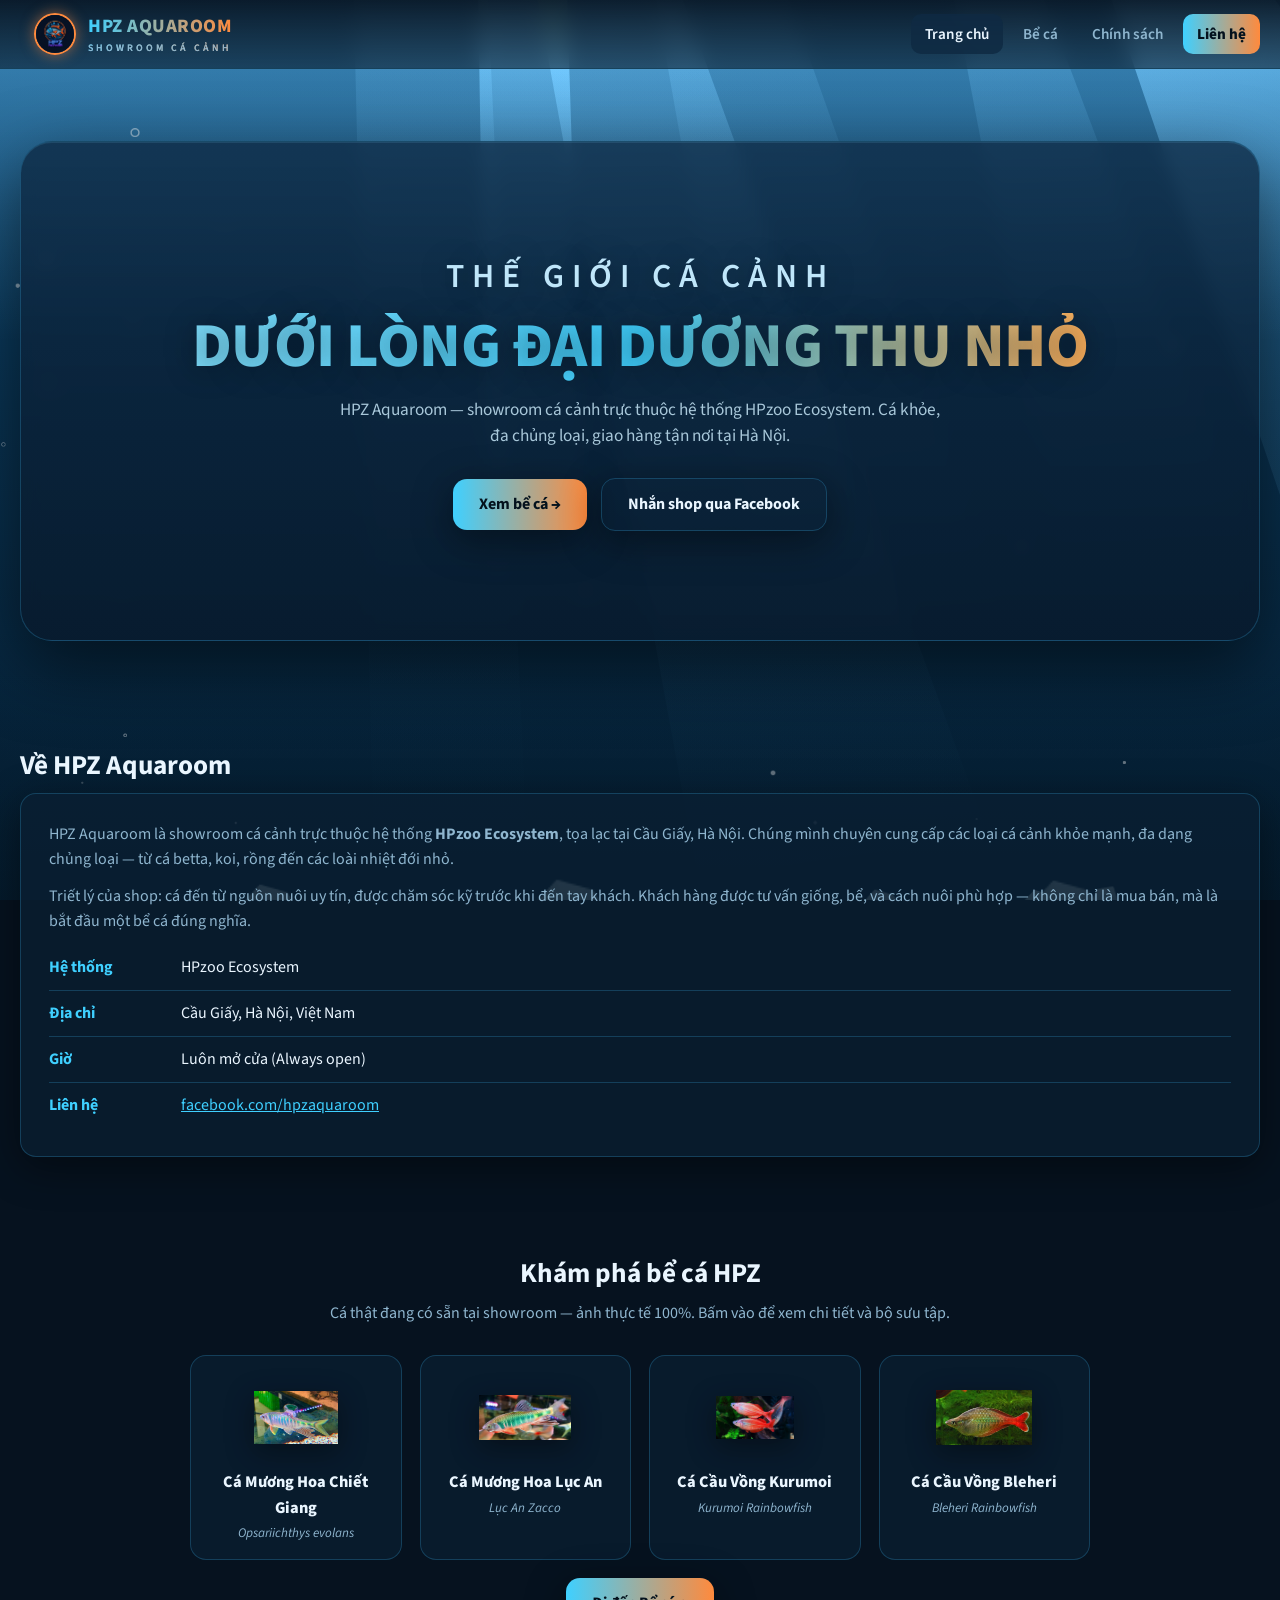
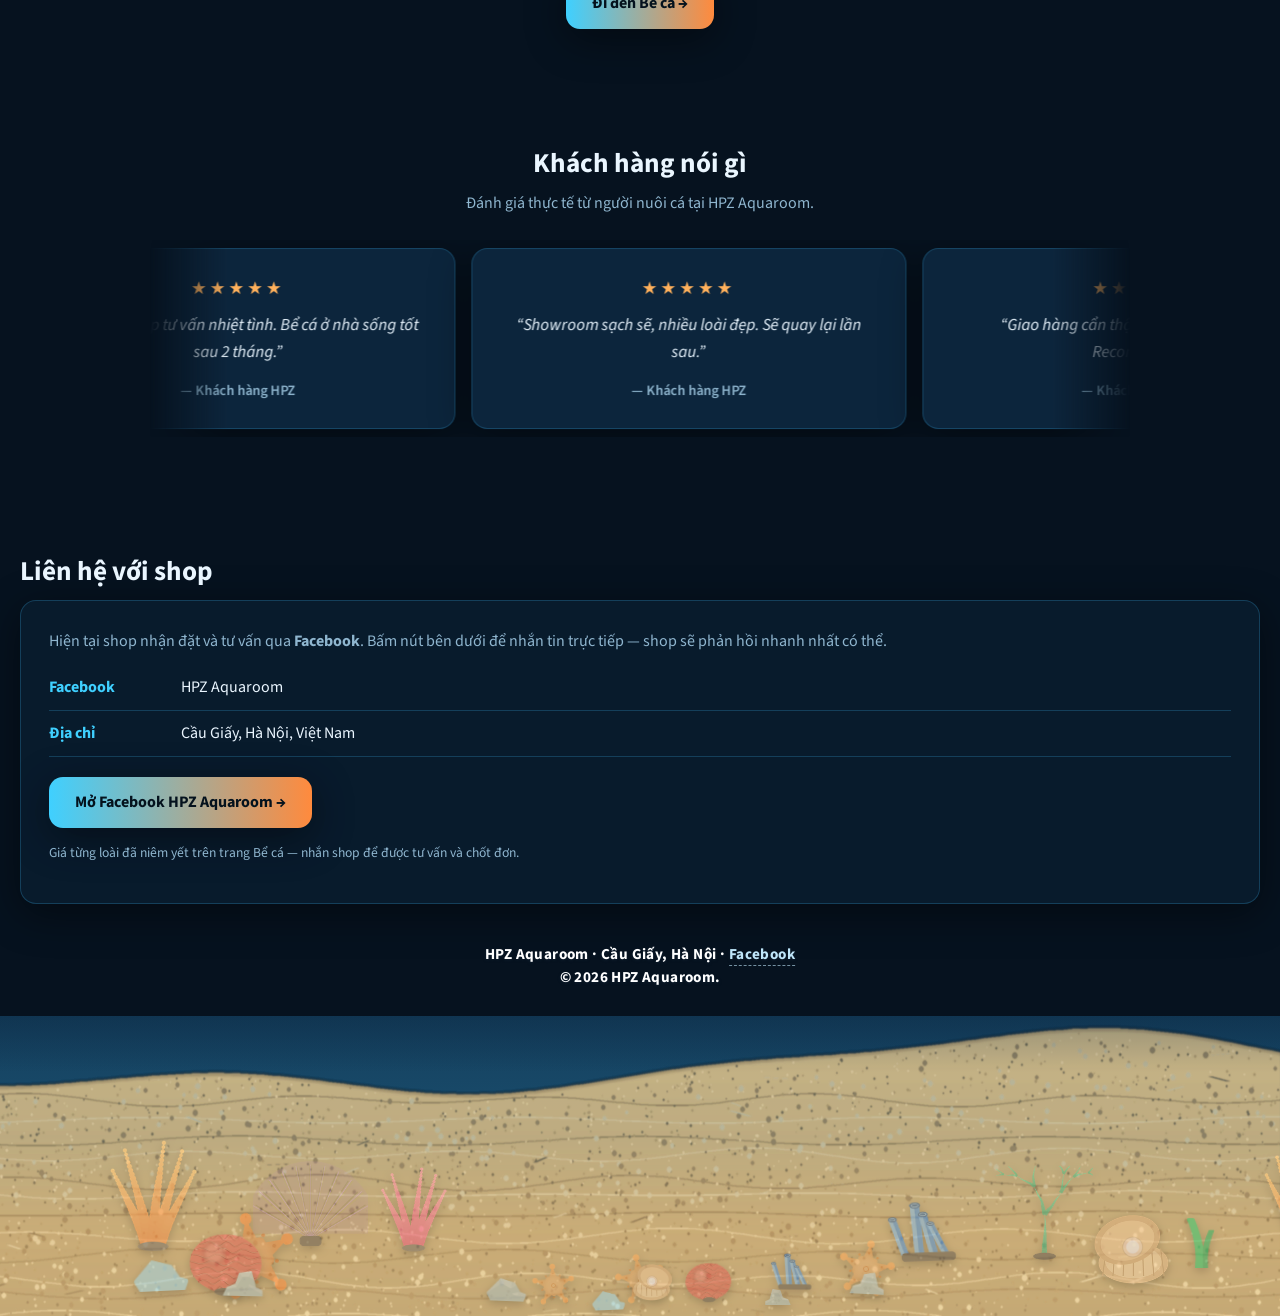
==== index.html @ 2c995d71 "Thêm trang Chính Sách Khách Hàng (vận chuyển + bảo hành) + nav Chính sách trên cả 3 trang" ====
<!DOCTYPE html>
<html lang="vi">
<head>
<meta charset="UTF-8">
<meta name="viewport" content="width=device-width, initial-scale=1.0">
<title>HPZ Aquaroom — Showroom cá cảnh Cầu Giấy, Hà Nội</title>
<link rel="preconnect" href="https://fonts.googleapis.com">
<link href="https://fonts.googleapis.com/css2?family=Source+Sans+3:wght@400;600;800&display=swap" rel="stylesheet">
<link rel="icon" href="assets/img/favicon.png" type="image/png">
<link rel="stylesheet" href="assets/css/style.css?v=3">
</head>
<body>
<div id="aquarium-bg"></div>
<header class="site">
  <div class="wrap nav">
    <a class="brand" href="index.html">
      <img src="assets/img/logo.png" alt="HPZ Aquaroom logo">
      <span class="name">HPZ AQUAROOM<small>SHOWROOM CÁ CẢNH</small></span>
    </a>
    <ul>
      <li><a href="index.html" class="active">Trang chủ</a></li>
      <li><a href="beca.html">Bể cá</a></li>
      <li><a href="chinhsach.html">Chính sách</a></li>
      <li><a href="#contact" class="cta">Liên hệ</a></li>
    </ul>
  </div>
</header>

<main class="wrap">
  <section class="hero">
    <div class="hero-card">
      <h1>
        <span class="hl-top">Thế giới cá cảnh</span>
        <span class="hl-main">Dưới lòng đại dương thu nhỏ</span>
      </h1>
      <p>HPZ Aquaroom — showroom cá cảnh trực thuộc hệ thống HPzoo Ecosystem. Cá khỏe, đa chủng loại, giao hàng tận nơi tại Hà Nội.</p>
      <div class="hero-actions">
        <a class="btn" href="beca.html">Xem bể cá →</a>
        <a class="btn ghost" href="#contact">Nhắn shop qua Facebook</a>
      </div>
    </div>
  </section>

  <section class="block reveal">
    <h2 class="section-title reveal-child">Về HPZ Aquaroom</h2>
    <div class="panel reveal-child">
      <p>HPZ Aquaroom là showroom cá cảnh trực thuộc hệ thống <strong>HPzoo Ecosystem</strong>, tọa lạc tại Cầu Giấy, Hà Nội. Chúng mình chuyên cung cấp các loại cá cảnh khỏe mạnh, đa dạng chủng loại — từ cá betta, koi, rồng đến các loài nhiệt đới nhỏ.</p>
      <p>Triết lý của shop: cá đến từ nguồn nuôi uy tín, được chăm sóc kỹ trước khi đến tay khách. Khách hàng được tư vấn giống, bể, và cách nuôi phù hợp — không chỉ là mua bán, mà là bắt đầu một bể cá đúng nghĩa.</p>
      <div class="info-row"><span class="k">Hệ thống</span><span>HPzoo Ecosystem</span></div>
      <div class="info-row"><span class="k">Địa chỉ</span><span>Cầu Giấy, Hà Nội, Việt Nam</span></div>
      <div class="info-row"><span class="k">Giờ</span><span>Luôn mở cửa (Always open)</span></div>
      <div class="info-row"><span class="k">Liên hệ</span><span><a href="https://www.facebook.com/hpzaquaroom" target="_blank" rel="noopener" style="color:var(--cyan)">facebook.com/hpzaquaroom</a></span></div>
    </div>
  </section>

  <section class="block reveal teaser">
    <h2 class="section-title reveal-child">Khám phá bể cá HPZ</h2>
    <p class="section-sub reveal-child">Cá thật đang có sẵn tại showroom — ảnh thực tế 100%. Bấm vào để xem chi tiết và bộ sưu tập.</p>
    <div class="teaser-grid reveal-child">
      <a class="teaser-item" href="fish.html?fish=Opsariichthys%20evolans">
        <span class="ph"><img src="assets/img/muonghoa_1.jpg" alt="Cá Mương Hoa Chiết Giang"></span>
        <span class="vn">Cá Mương Hoa Chiết Giang</span>
        <span class="en">Opsariichthys evolans</span>
      </a>
      <a class="teaser-item" href="fish.html?fish=Lục%20An%20Zacco">
        <span class="ph"><img src="assets/img/luclan_1.jpg" alt="Cá Mương Hoa Lục An"></span>
        <span class="vn">Cá Mương Hoa Lục An</span>
        <span class="en">Lục An Zacco</span>
      </a>
      <a class="teaser-item" href="fish.html?fish=Kurumoi%20Rainbowfish">
        <span class="ph"><img src="assets/img/kurumoi_1.jpg" alt="Cá Cầu Vồng Kurumoi"></span>
        <span class="vn">Cá Cầu Vồng Kurumoi</span>
        <span class="en">Kurumoi Rainbowfish</span>
      </a>
      <a class="teaser-item" href="fish.html?fish=Bleheri%20Rainbowfish">
        <span class="ph"><img src="assets/img/bleheri_1.jpg" alt="Cá Cầu Vồng Bleheri"></span>
        <span class="vn">Cá Cầu Vồng Bleheri</span>
        <span class="en">Bleheri Rainbowfish</span>
      </a>
    </div>
    <p class="reveal-child" style="margin-top:18px"><a class="btn" href="beca.html">Đi đến Bể cá →</a></p>
  </section>

  <section class="block reviews reveal">
    <h2 class="section-title reveal-child" style="text-align:center">Khách hàng nói gì</h2>
    <p class="section-sub reveal-child">Đánh giá thực tế từ người nuôi cá tại HPZ Aquaroom.</p>
    <div class="carousel reveal-child">
      <div class="track" id="review-track"></div>
    </div>
    <div class="dots reveal-child" id="review-dots"></div>
  </section>

  <section class="block reveal" id="contact">
    <h2 class="section-title reveal-child">Liên hệ với shop</h2>
    <div class="panel reveal-child">
      <p>Hiện tại shop nhận đặt và tư vấn qua <strong>Facebook</strong>. Bấm nút bên dưới để nhắn tin trực tiếp — shop sẽ phản hồi nhanh nhất có thể.</p>
      <div class="info-row"><span class="k">Facebook</span><span>HPZ Aquaroom</span></div>
      <div class="info-row"><span class="k">Địa chỉ</span><span>Cầu Giấy, Hà Nội, Việt Nam</span></div>
      <p style="margin-top:20px">
        <a class="btn reveal-child" href="https://www.facebook.com/hpzaquaroom" target="_blank" rel="noopener">Mở Facebook HPZ Aquaroom →</a>
      </p>
      <p class="reveal-child" style="color:var(--muted);font-size:.85rem;margin-top:14px">Giá từng loài đã niêm yết trên trang Bể cá — nhắn shop để được tư vấn và chốt đơn.</p>
    </div>
  </section>
</main>

<!-- 300px cuối trang: dải cát tràn toàn viền, độc lập với mọi section -->
<div class="shore">
  <div class="sandimg" aria-hidden="true"></div>
  <div class="sandlife" id="sandlife"></div>
  <footer class="site">
    <div class="foot-center">
      HPZ Aquaroom · Cầu Giấy, Hà Nội · <a href="https://www.facebook.com/hpzaquaroom" target="_blank" rel="noopener">Facebook</a><br>
      © 2026 HPZ Aquaroom.
    </div>
  </footer>
</div>

<script src="assets/js/scene.js"></script>
<script src="assets/js/reviews-data.js"></script>
<script src="assets/js/reviews.js"></script>
<script>
  // Scroll reveal (như Lotte)
  (function(){
    const els = document.querySelectorAll('.reveal');
    const io = new IntersectionObserver((entries)=>{
      entries.forEach(e=>{ if(e.isIntersecting){ e.target.classList.add('in'); io.unobserve(e.target); } });
    }, { threshold: 0.15 });
    els.forEach(el=>io.observe(el));
  })();
  // Sinh vật dưới cát + đá trang trí (random vị trí tự nhiên)
  (function(){
    const box = document.getElementById('sandlife');
    if(!box) return;
    const slots = [
      // --- BÊN TRÁI ---
      {src:'assets/img/scene/coral_orange.png',    left:5,   w:[110,140], b:[54,66], sway:true},
      {src:'assets/img/scene/starfish.png',        left:15,  w:[78,94],   b:[12,24], rot:[-14,-5]},
      {src:'assets/img/scene/coral_purple_fan.png',left:21,  w:[104,130], b:[52,64], sway:true},
      {src:'assets/img/scene/coral_pink.png',      left:29,  w:[96,120],  b:[50,62], sway:true},
      {src:'assets/img/scene/coral_red_brain.png', left:12,  w:[86,106],  b:[10,20]},
      {src:'assets/img/scene/background_rock_a.png',left:8,  w:[56,72],   b:[18,28]},
      {src:'assets/img/scene/rock_b.png',          left:17.5,w:[44,58],   b:[14,24]},
      // --- GIỮA: creature thấp + nhỏ rải rác, không che chữ footer ---
      {src:'assets/img/scene/rock_a.png',          left:39.5,w:[34,50],   b:[8,18]},
      {src:'assets/img/scene/background_rock_a.png',left:44.5,w:[30,44],  b:[6,14]},
      {src:'assets/img/scene/starfish_small.png',  left:49.5,w:[40,56],   b:[8,18], rot:[-12,12]},
      {src:'assets/img/scene/coral_red_brain.png', left:55,  w:[54,74],   b:[10,22]},
      {src:'assets/img/scene/rock_b.png',          left:59.5,w:[32,46],   b:[6,16], flip:true},
      {src:'assets/img/scene/starfish_small.png',  left:43,  w:[36,48],   b:[4,12], rot:[-15,15], flip:true},
      {src:'assets/img/scene/pearl_shell.png',     left:48,  w:[46,62],   b:[4,14]},
      {src:'assets/img/scene/coral_blue_tube.png', left:60.5,w:[58,76],   b:[12,24]},
      // --- BÊN PHẢI ---
      {src:'assets/img/scene/starfish_small.png',  left:63,  w:[52,64],   b:[10,20], rot:[8,18]},
      {src:'assets/img/scene/coral_blue_tube.png', left:70,  w:[96,118],  b:[48,60]},
      {src:'assets/img/scene/coral_green_branch.png',left:77,w:[88,110],  b:[52,64], sway:true},
      {src:'assets/img/scene/pearl_shell.png',     left:85,  w:[84,102],  b:[14,26], flip:true},
      {src:'assets/img/scene/seaweed_grass_b.png', left:90.5,w:[58,72],   b:[46,60], sway:true},
      {src:'assets/img/scene/coral_orange.png',    left:95.5,w:[100,124], b:[56,68], sway:true, flip:true},
      {src:'assets/img/scene/rock_b.png',          left:67,  w:[42,56],   b:[12,22]}
    ];
    const R = (a,b) => a + Math.random()*(b-a);
    slots.forEach(s=>{
      const img = document.createElement('img');
      img.src = s.src;
      img.alt = '';
      img.style.left = 'calc(' + s.left + '% + ' + R(-2.5,2.5).toFixed(1) + '%)';
      img.style.bottom = Math.round(R(s.b[0], s.b[1])) + 'px';
      img.style.width = Math.round(R(s.w[0], s.w[1])) + 'px';
      if(s.sway){
        img.classList.add('sway');
        img.style.animationDelay = (-R(0,5)).toFixed(2) + 's';
        img.style.animationDuration = R(4.4,6.6).toFixed(2) + 's';
      } else {
        const tf = [];
        if(s.flip) tf.push('scaleX(-1)');
        if(s.rot) tf.push('rotate(' + R(s.rot[0], s.rot[1]).toFixed(1) + 'deg)');
        else if(!s.flip) tf.push('rotate(' + R(-4,4).toFixed(1) + 'deg)');
        img.style.transform = tf.join(' ');
      }
      box.appendChild(img);
    });
  })();
</script>
</body>
</html>
---- assets/css/style.css ----
/* HPZ Aquaroom - undersea theme */
:root{
  --bg-deep:#06121f;        /* navy biển sâu */
  --bg-mid:#0a1f33;
  --surface:rgba(10,31,51,.72);
  --surface-2:rgba(15,42,66,.85);
  --border:rgba(64,196,255,.22);
  --ink:#eaf6ff;            /* chữ trắng xanh */
  --muted:#8fb6cf;
  --cyan:#3fd0ff;
  --cyan-2:#22b8e6;
  --accent:#ff8a3d;         /* cam từ logo */
  --accent-2:#ffb15c;
  --radius:16px;
  --shadow:0 10px 40px rgba(0,0,0,.45);
  --maxw:1420px;
  --font:'Source Sans 3',system-ui,-apple-system,Segoe UI,Roboto,sans-serif;
}
*{box-sizing:border-box;margin:0;padding:0}
html{scroll-behavior:smooth}
body{
  font-family:var(--font);
  color:var(--ink);
  background:var(--bg-deep);
  line-height:1.55;
  min-height:100vh;
  position:relative;
  overflow-x:hidden;
}
/* nền fluid LiquidEther - lớp dưới cùng, transparent để lộ navy */
#aquarium-bg{
  position:fixed; inset:0; z-index:-1;
  width:100%; height:100%;
  display:block;
}
#aquarium-bg canvas{ display:block; }
.wrap{max-width:var(--maxw);margin:0 auto;padding:0 20px}

/* Header */
header.site{
  position:sticky; top:0; z-index:50;
  backdrop-filter:blur(10px);
  background:linear-gradient(180deg,rgba(6,18,31,.92),rgba(6,18,31,.55));
  border-bottom:1px solid var(--border);
}
.nav{display:flex;align-items:center;gap:18px;height:68px}
.brand{display:flex;align-items:center;gap:12px;text-decoration:none}
.brand img{height:42px;width:42px;border-radius:50%;border:2px solid var(--accent);box-shadow:0 0 14px rgba(255,138,61,.5)}
.brand .name{font-weight:800;font-size:1.18rem;letter-spacing:.5px;
  background:linear-gradient(90deg,var(--cyan),var(--accent));-webkit-background-clip:text;background-clip:text;color:transparent}
.brand .name small{display:block;font-size:.62rem;letter-spacing:3px;color:var(--muted);font-weight:600}
.nav ul{display:flex;gap:6px;list-style:none;margin-left:auto;flex-wrap:wrap}
.nav a{color:var(--muted);text-decoration:none;padding:9px 14px;border-radius:10px;font-weight:600;font-size:.95rem;transition:.2s}
.nav a:hover,.nav a.active{color:var(--ink);background:var(--surface-2)}
.nav a.cta{background:linear-gradient(90deg,var(--cyan),var(--accent));color:#04121d;font-weight:800}
.nav a.cta:hover{filter:brightness(1.08)}

/* Hero */
.hero{position:relative;padding:72px 0 56px}
.hero-card{
  position:relative;z-index:1;
  max-width:1420px;
  margin:0 auto;
  background:linear-gradient(180deg,rgba(13,40,66,.78),rgba(8,25,43,.82));
  border:1px solid var(--border);
  border-radius:32px;
  padding:72px 56px;
  min-height:500px;
  display:flex;
  flex-direction:column;
  justify-content:center;
  align-items:center;
  text-align:center;
  box-shadow:0 24px 70px rgba(0,0,0,.55), inset 0 1px 0 rgba(120,210,255,.12);
  backdrop-filter:blur(8px);
}
.hero h1{margin-bottom:16px;font-weight:800;letter-spacing:-.5px;color:#eaf6ff;text-shadow:0 2px 30px rgba(0,0,0,.4)}
.hero h1 span{display:block}
.hl-top{
  text-transform:uppercase;
  font-size:clamp(1.3rem,3.2vw,2.1rem);
  letter-spacing:8px;
  font-weight:600;
  color:#bfe6fa;
  margin-bottom:10px;
}
.hl-main{
  text-transform:uppercase;
  font-size:clamp(2.1rem,5vw,3.9rem);
  line-height:1.08;
  background:linear-gradient(90deg,#7fe0ff,var(--cyan),var(--accent-2));
  -webkit-background-clip:text;background-clip:text;color:transparent;
}
.hero p{color:#a9c8da;max-width:600px;margin:0 auto 28px;font-size:1.08rem;font-weight:400}
.hero-actions{display:flex;gap:14px;justify-content:center;align-items:center;flex-wrap:wrap}
.btn{display:inline-block;text-decoration:none;padding:13px 26px;border-radius:14px;font-weight:700;
  background:linear-gradient(90deg,var(--cyan),var(--accent));color:#04121d;box-shadow:var(--shadow);transition:.2s}
.btn:hover{transform:translateY(-2px);filter:brightness(1.06)}
.btn.ghost{background:transparent;border:1px solid var(--border);color:var(--ink)}

/* Reviews carousel - marquee chạy liên tục chậm */
.reviews{margin-top:18px}
.reviews .section-sub{text-align:center}
.carousel{position:relative;max-width:980px;margin:0 auto;overflow:hidden;
  -webkit-mask-image:linear-gradient(90deg,transparent,#000 8%,#000 92%,transparent);
  mask-image:linear-gradient(90deg,transparent,#000 8%,#000 92%,transparent)}
.track{display:flex;transition:none;will-change:transform}
.track .slide{min-width:46%;padding:8px;box-sizing:border-box}
.review-card{background:var(--surface-2);border:1px solid var(--border);border-radius:var(--radius);
  padding:26px 30px;box-shadow:var(--shadow);text-align:center;height:100%}
.review-card .stars{color:var(--accent-2);font-size:1.1rem;letter-spacing:3px;margin-bottom:10px}
.review-card .quote{color:var(--ink);font-size:1.05rem;font-style:italic;line-height:1.6}
.review-card .who{color:var(--muted);font-size:.9rem;margin-top:14px;font-weight:600}
.dots{display:flex;gap:8px;justify-content:center;margin-top:18px}
.dots button{width:9px;height:9px;border-radius:50%;border:0;background:var(--border);cursor:pointer;padding:0;transition:.2s}
.dots button.active{background:var(--cyan);width:22px;border-radius:5px}
@media(max-width:760px){
  .track .slide{min-width:86%}
}

/* Section */
section.block{padding:48px 0}
.section-title{font-size:1.7rem;margin-bottom:6px}
.section-sub{color:var(--muted);margin-bottom:24px}

/* Teaser "Khám phá bể cá" - căn giữa + 4 loài phổ biến */
.teaser{text-align:center}
.teaser .section-sub{max-width:640px;margin-left:auto;margin-right:auto}
.teaser-grid{
  display:grid;
  grid-template-columns:repeat(4,1fr);
  gap:18px;
  max-width:900px;
  margin:30px auto 6px;
}
.teaser-item{
  display:block;
  text-decoration:none;
  background:var(--surface);
  border:1px solid var(--border);
  border-radius:16px;
  padding:18px 12px 16px;
  transition:.25s;
}
.teaser-item:hover{transform:translateY(-5px);border-color:var(--cyan)}
.teaser-item .ph{
  display:flex;align-items:center;justify-content:center;
  height:86px;margin-bottom:10px;
}
.teaser-item .ph img{
  width:84px;
  filter:drop-shadow(0 8px 14px rgba(0,0,0,.4));
  animation:tswim2 4.5s ease-in-out infinite;
}
.teaser-item:nth-child(2) .ph img{animation-delay:.7s;width:92px}
.teaser-item:nth-child(3) .ph img{animation-delay:1.3s;width:78px}
.teaser-item:nth-child(4) .ph img{animation-delay:2s;width:96px}
@keyframes tswim2{
  0%,100%{transform:translateY(0) rotate(0deg)}
  50%{transform:translateY(-7px) rotate(-3deg)}
}
.teaser-item .vn{display:block;font-weight:800;font-size:1.02rem;color:var(--ink)}
.teaser-item .en{display:block;color:var(--muted);font-size:.82rem;font-style:italic;margin-top:2px}
@media(max-width:760px){
  .teaser-grid{grid-template-columns:repeat(2,1fr)}
}

/* Search + filter */
.toolbar{display:flex;gap:12px;flex-wrap:wrap;align-items:center;margin-bottom:26px}
.search{flex:1;min-width:240px;display:flex;align-items:center;gap:10px;
  background:var(--surface);border:1px solid var(--border);border-radius:12px;padding:11px 14px}
.search input{flex:1;background:transparent;border:0;outline:0;color:var(--ink);font-size:1rem;font-family:var(--font)}
.search input::placeholder{color:var(--muted)}
.search svg{flex:none;opacity:.7}

/* Grid */
.grid{display:grid;grid-template-columns:repeat(auto-fill,minmax(240px,1fr));gap:20px}
.card{background:var(--surface);border:1px solid var(--border);border-radius:var(--radius);
  overflow:hidden;transition:.25s;box-shadow:var(--shadow);position:relative;
  display:block;text-decoration:none;color:var(--ink);cursor:pointer}
.card .price{margin-top:8px;font-weight:800;color:var(--accent-2);font-size:1.02rem}
.card .ph img.fish-sprite.photo{width:100%;max-width:none;height:100%;object-fit:contain;animation:none}
.card:hover .ph img.fish-sprite.photo{transform:none}
.card:hover{transform:translateY(-5px);border-color:var(--cyan)}
.card .ph{aspect-ratio:16/10;background:
  radial-gradient(ellipse at 50% 115%, rgba(63,208,255,.14), transparent 60%),
  linear-gradient(180deg,#0e3352,#082238);
  overflow:hidden;position:relative;display:flex;align-items:center;justify-content:center}
.card .ph img.fish-sprite{
  width:52%;max-width:150px;
  filter:drop-shadow(0 10px 16px rgba(0,0,0,.45));
  transition:.3s;
  animation:cardswim 4.8s ease-in-out infinite;
}
.card:nth-child(3n) .ph img.fish-sprite:not(.photo){animation-delay:-1.6s;width:58%}
.card:nth-child(3n+1) .ph img.fish-sprite:not(.photo){animation-delay:-3.1s;width:47%}
.card:hover .ph img.fish-sprite:not(.photo){transform:translateX(6px) rotate(-4deg)}
@keyframes cardswim{
  0%,100%{transform:translateY(0) rotate(0deg)}
  50%{transform:translateY(-9px) rotate(-3deg)}
}
.badge{position:absolute;top:10px;left:10px;background:rgba(6,18,31,.8);border:1px solid var(--accent);
  color:var(--accent-2);padding:4px 11px;border-radius:999px;font-size:.74rem;font-weight:800;letter-spacing:.4px}
.card .body{padding:14px 16px 18px}
.card .vn{font-size:1.12rem;font-weight:800}
.card .en{color:var(--muted);font-size:.84rem;font-style:italic}

/* Fish detail page */
.back-link{color:var(--cyan);text-decoration:none;font-weight:700}
.back-link:hover{color:var(--accent-2)}
.detail{display:grid;grid-template-columns:minmax(360px,620px) 1fr;gap:48px;align-items:start;
  background:var(--surface);border:1px solid var(--border);border-radius:24px;
  padding:48px 56px;box-shadow:var(--shadow);backdrop-filter:blur(8px);font-size:18px}
.detail-media{display:grid;gap:18px}
.detail-img{width:100%;border-radius:18px;border:1px solid var(--border);display:block}
.detail-img.fish-sprite{width:70%;margin:10px auto;
  filter:drop-shadow(0 10px 16px rgba(0,0,0,.45))}
.detail-info .section-title{font-size:2.4rem;margin-bottom:8px;letter-spacing:-0.5px}
.detail-en{color:var(--muted);font-style:italic;margin-bottom:16px;font-size:1.15rem}
.detail-price{font-size:1.5rem;font-weight:800;color:var(--accent-2);margin-bottom:16px}
.detail-price .price-note{font-size:.85rem;font-weight:400;color:var(--muted)}
.detail-desc{color:var(--ink);margin-bottom:28px;max-width:none;line-height:1.75;font-size:1.1rem}
.specs{border-top:1px solid var(--border);margin-bottom:36px}
.spec-row{display:flex;align-items:baseline;gap:24px;padding:18px 0;border-bottom:1px solid var(--border)}
.spec-label{color:var(--cyan);font-weight:700;min-width:140px;flex:none;font-size:18px;letter-spacing:1px}
.spec-val{color:var(--ink);font-size:20px;font-weight:600}
.fish-nav{display:flex;gap:8px;flex-wrap:wrap;margin-bottom:18px}
.nav-btn{display:inline-block;padding:6px 14px;border-radius:999px;
  background:var(--surface-2);border:1px solid var(--border);color:var(--muted);
  font-size:.82rem;font-weight:700;text-decoration:none;transition:.2s}
.nav-btn:hover{border-color:var(--cyan);color:var(--cyan)}
.nav-next{margin-left:auto}
@media(max-width:860px){
  .detail{grid-template-columns:1fr;padding:22px}
}

/* Pagination */
.pager{display:flex;gap:10px;justify-content:center;align-items:center;margin-top:34px}
.pager button{background:var(--surface-2);border:1px solid var(--border);color:var(--ink);
  padding:10px 18px;border-radius:10px;font-weight:700;cursor:pointer;font-family:var(--font);transition:.2s}
.pager button:hover:not(:disabled){border-color:var(--cyan)}
.pager button:disabled{opacity:.4;cursor:not-allowed}
.pager .page-info{color:var(--muted);font-weight:600}

/* Featured on home */
.featured{display:grid;grid-template-columns:repeat(auto-fill,minmax(220px,1fr));gap:18px}
.featured .card .ph{aspect-ratio:1/1}

/* About / contact */
.panel{background:var(--surface);border:1px solid var(--border);border-radius:var(--radius);padding:28px;box-shadow:var(--shadow);width:100%}
.panel h2{margin-bottom:12px}
.panel p{color:var(--muted);margin-bottom:12px}
.info-row{display:flex;gap:12px;align-items:center;padding:10px 0;border-bottom:1px solid var(--border)}
.info-row:last-child{border-bottom:0}
.info-row .k{color:var(--cyan);font-weight:700;min-width:120px}

/* Footer */
footer.site{padding:40px 0 60px;text-align:center;color:var(--muted);font-size:.9rem;border-top:1px solid var(--border);margin-top:40px}
footer.site a{color:var(--cyan);text-decoration:none}

/* Section reveal on scroll (Lotte-style: fade + slide up, children stagger) */
.reveal{opacity:0;transform:translateY(60px);transition:opacity .9s cubic-bezier(.16,1,.3,1),transform .9s cubic-bezier(.16,1,.3,1)}
.reveal.in{opacity:1;transform:none}
.reveal .reveal-child{opacity:0;transform:translateY(34px);transition:opacity .8s cubic-bezier(.16,1,.3,1),transform .8s cubic-bezier(.16,1,.3,1)}
.reveal.in .reveal-child{opacity:1;transform:none}
.reveal.in .reveal-child:nth-child(1){transition-delay:.05s}
.reveal.in .reveal-child:nth-child(2){transition-delay:.15s}
.reveal.in .reveal-child:nth-child(3){transition-delay:.25s}
.reveal.in .reveal-child:nth-child(4){transition-delay:.35s}
.reveal.in .reveal-child:nth-child(5){transition-delay:.45s}
.reveal.in .reveal-child:nth-child(6){transition-delay:.55s}
@media(prefers-reduced-motion:reduce){
  .reveal,.reveal .reveal-child{opacity:1!important;transform:none!important;transition:none!important}
}

/* Shore - dải cát 300px cuối trang, mặt cát cong mượt trồi lên đè nhẹ phần liên hệ */
.shore{
  position:relative;
  height:300px;
  margin-top:64px;   /* chừa chỗ cho đường cát trồi lên */
  background:
    url('../img/scene/shore_curve.png?v=2') repeat-x bottom/1920px 300px,
    linear-gradient(180deg, #14405e 0%, #1a4d6d 40%, #b89a68 72%, #dcc28c 100%);
}
/* nước mờ hoà vào mép trên của hình cát */
.shore::before{
  content:'';position:absolute;left:0;right:0;top:0;height:56px;z-index:1;
  background:linear-gradient(180deg, rgba(13,44,71,.55) 0%, rgba(13,44,71,0) 100%);
  pointer-events:none;
}
/* sóng cát lăn chậm ngang -> cảm giác biển động */
.shore .sandimg{
  position:absolute;inset:auto 0 0 0;height:300px;
  background:url('../img/scene/shore_curve.png?v=2') repeat-x bottom/1920px 300px;
  animation:dunedrift 14s ease-in-out infinite alternate;
}
@keyframes dunedrift{
  from{background-position:0 bottom}
  to{background-position:-96px bottom}
}
@media(prefers-reduced-motion:reduce){
  .shore .sandimg{animation:none}
}
/* LỚP CÁT PHỦ ĐÈ (che gốc tảo chìm dưới cát) - vẽ trên canvas tảo */
.shore::after{
  content:'';position:absolute;left:0;right:0;bottom:0;height:300px;z-index:95;
  background:url('../img/scene/shore_curve.png?v=2') repeat-x bottom/1920px 300px;
  pointer-events:none;
}
.shore .sandlife{position:absolute;bottom:0;left:0;width:100%;height:320px;pointer-events:none;z-index:2}
.shore footer.site{position:relative;z-index:3;border-top:0;margin-top:0;padding:0}
.shore .foot-center{
  position:absolute;left:50%;bottom:26px;transform:translateX(-50%);
  text-align:center;width:max-content;max-width:90vw;
  color:#ffffff;font-size:.95rem;font-weight:700;letter-spacing:.4px;
  text-shadow:0 1px 3px rgba(20,40,60,.55);
}
.shore .foot-center a{color:#bfe6fa;text-decoration:none;border-bottom:1px dashed rgba(191,230,250,.6)}
.shore .foot-center a:hover{color:#ffffff}
.shore .sandlife img{position:absolute;bottom:0;filter:drop-shadow(0 3px 5px rgba(0,0,0,.35))}
.shore .sandlife img.sway{animation:sandsway 5.5s ease-in-out infinite alternate;transform-origin:bottom center}
@keyframes sandsway{
  from{transform:rotate(-2.5deg)}
  to{transform:rotate(2.5deg)}
}
@media(prefers-reduced-motion:reduce){
  .shore .sandlife img.sway{animation:none}
}


@media(max-width:640px){
  .nav{height:auto;padding:10px 0;flex-wrap:wrap}
  .nav ul{width:100%;justify-content:flex-start;margin-left:0}
  .hero{padding:36px 0 32px}
  .hero-card{padding:56px 22px;border-radius:22px;min-height:420px}
}
@media(prefers-reduced-motion:reduce){
  *{animation:none!important;transition:none!important}
}
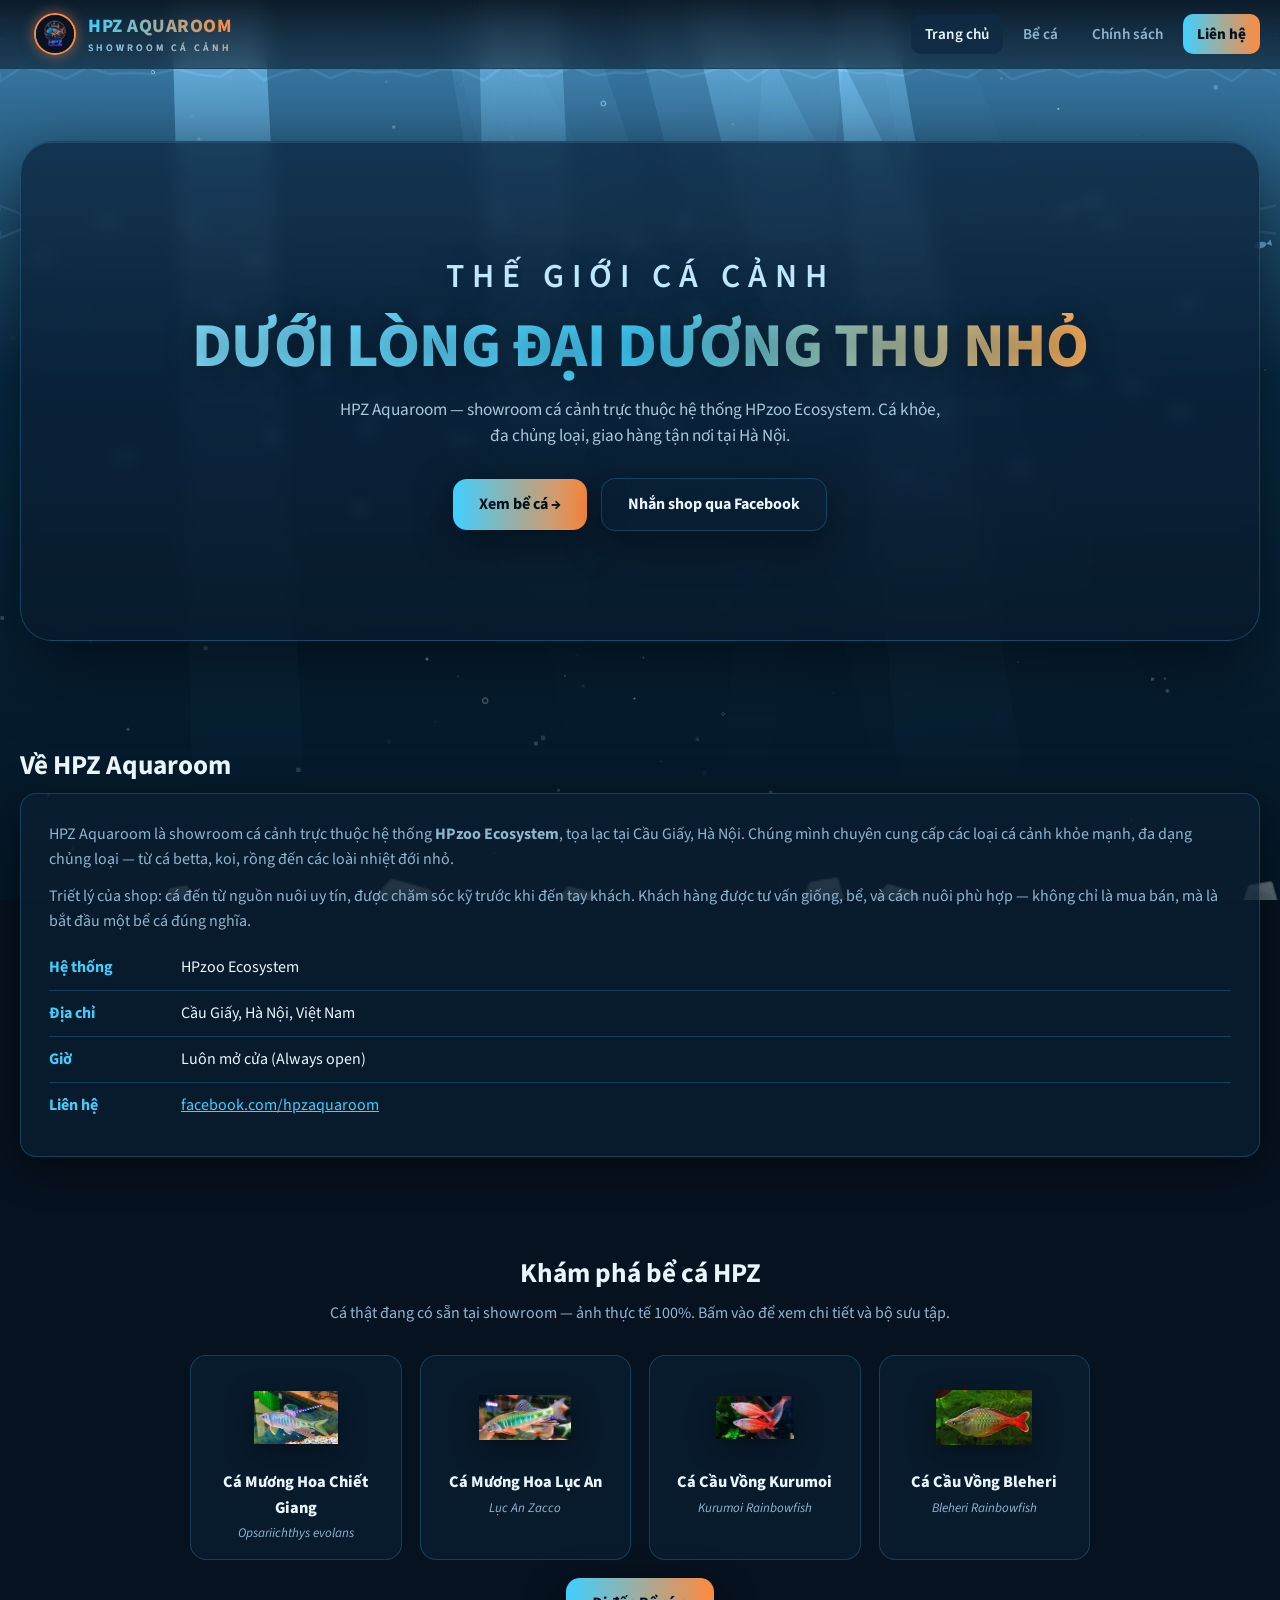
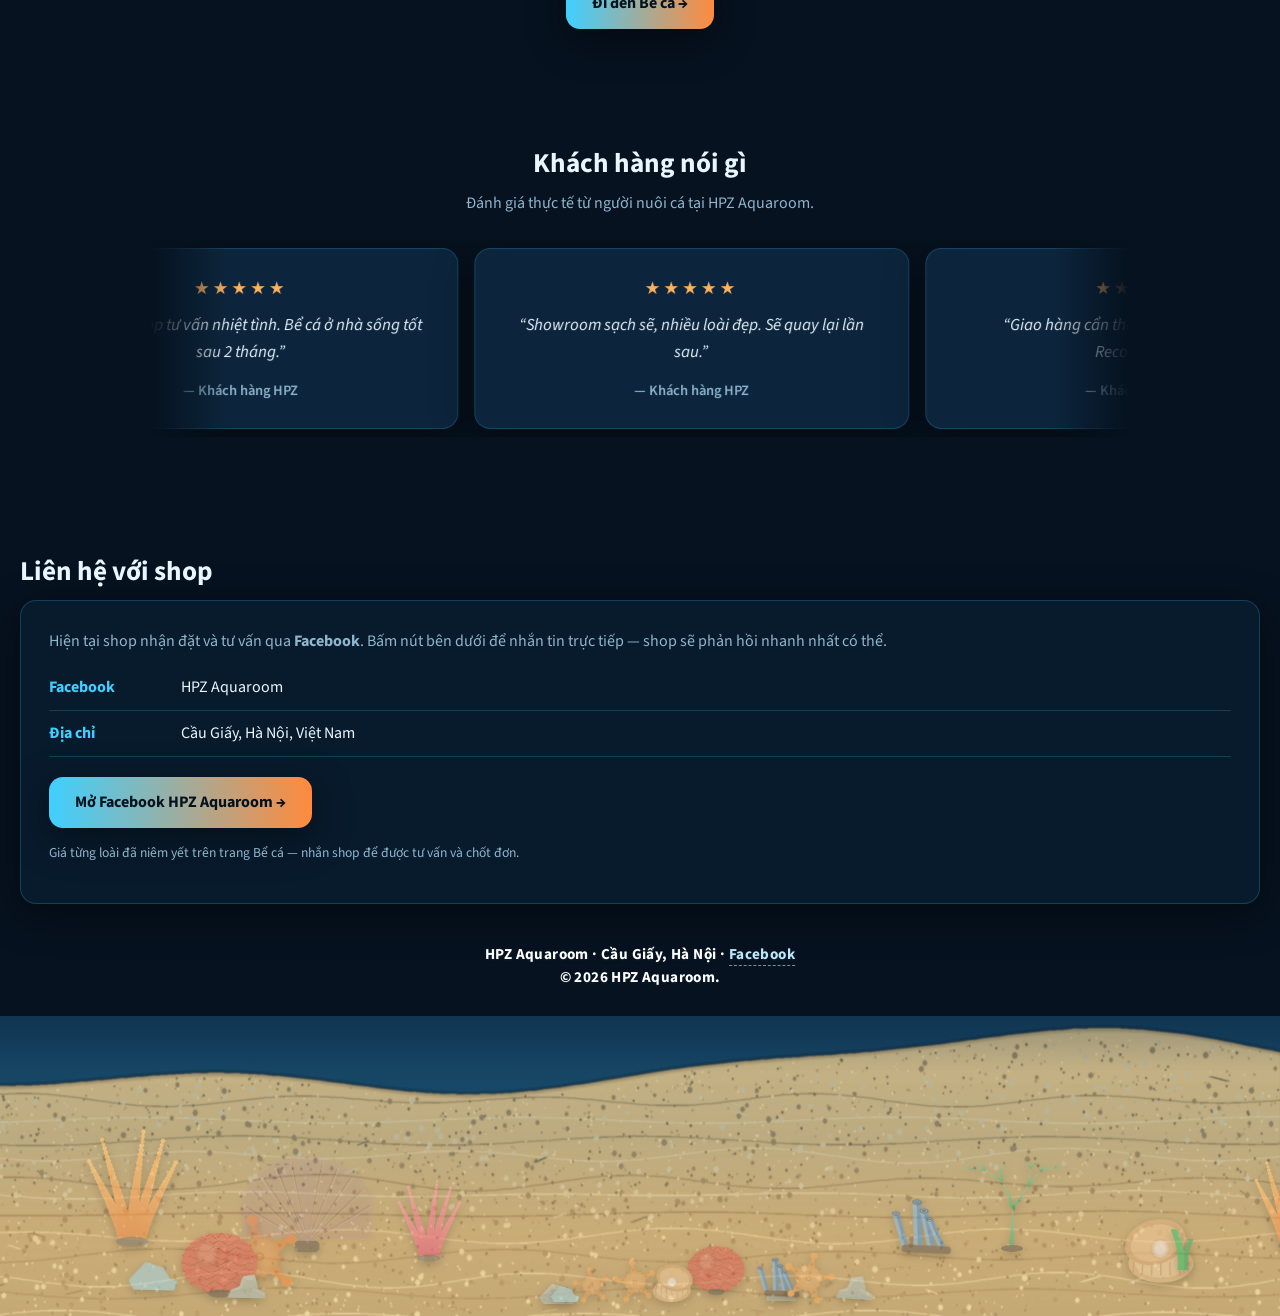
==== commit 5eaa69cc: "Cache-bust scene.js v2" ====
--- a/index.html
+++ b/index.html
@@ -116,7 +116,7 @@
   </footer>
 </div>
 
-<script src="assets/js/scene.js"></script>
+<script src="assets/js/scene.js?v=2"></script>
 <script src="assets/js/reviews-data.js"></script>
 <script src="assets/js/reviews.js"></script>
 <script>
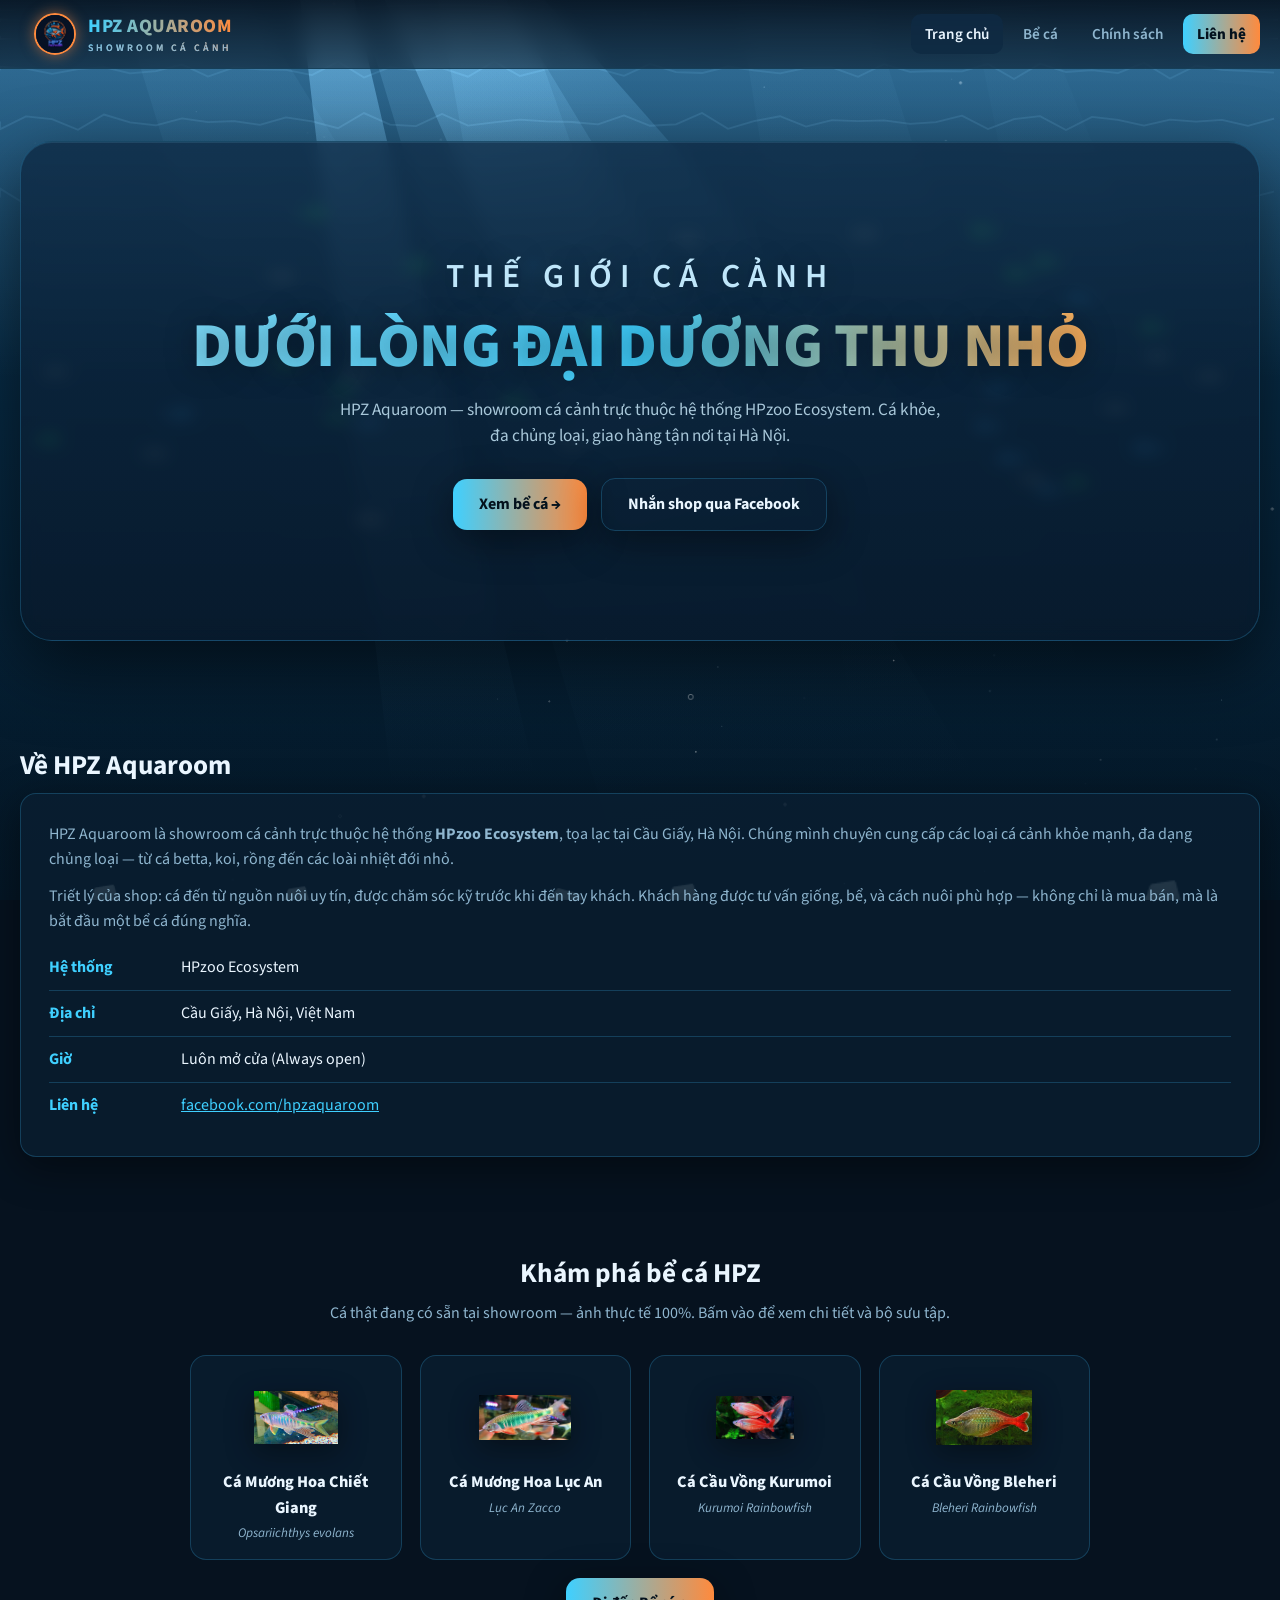
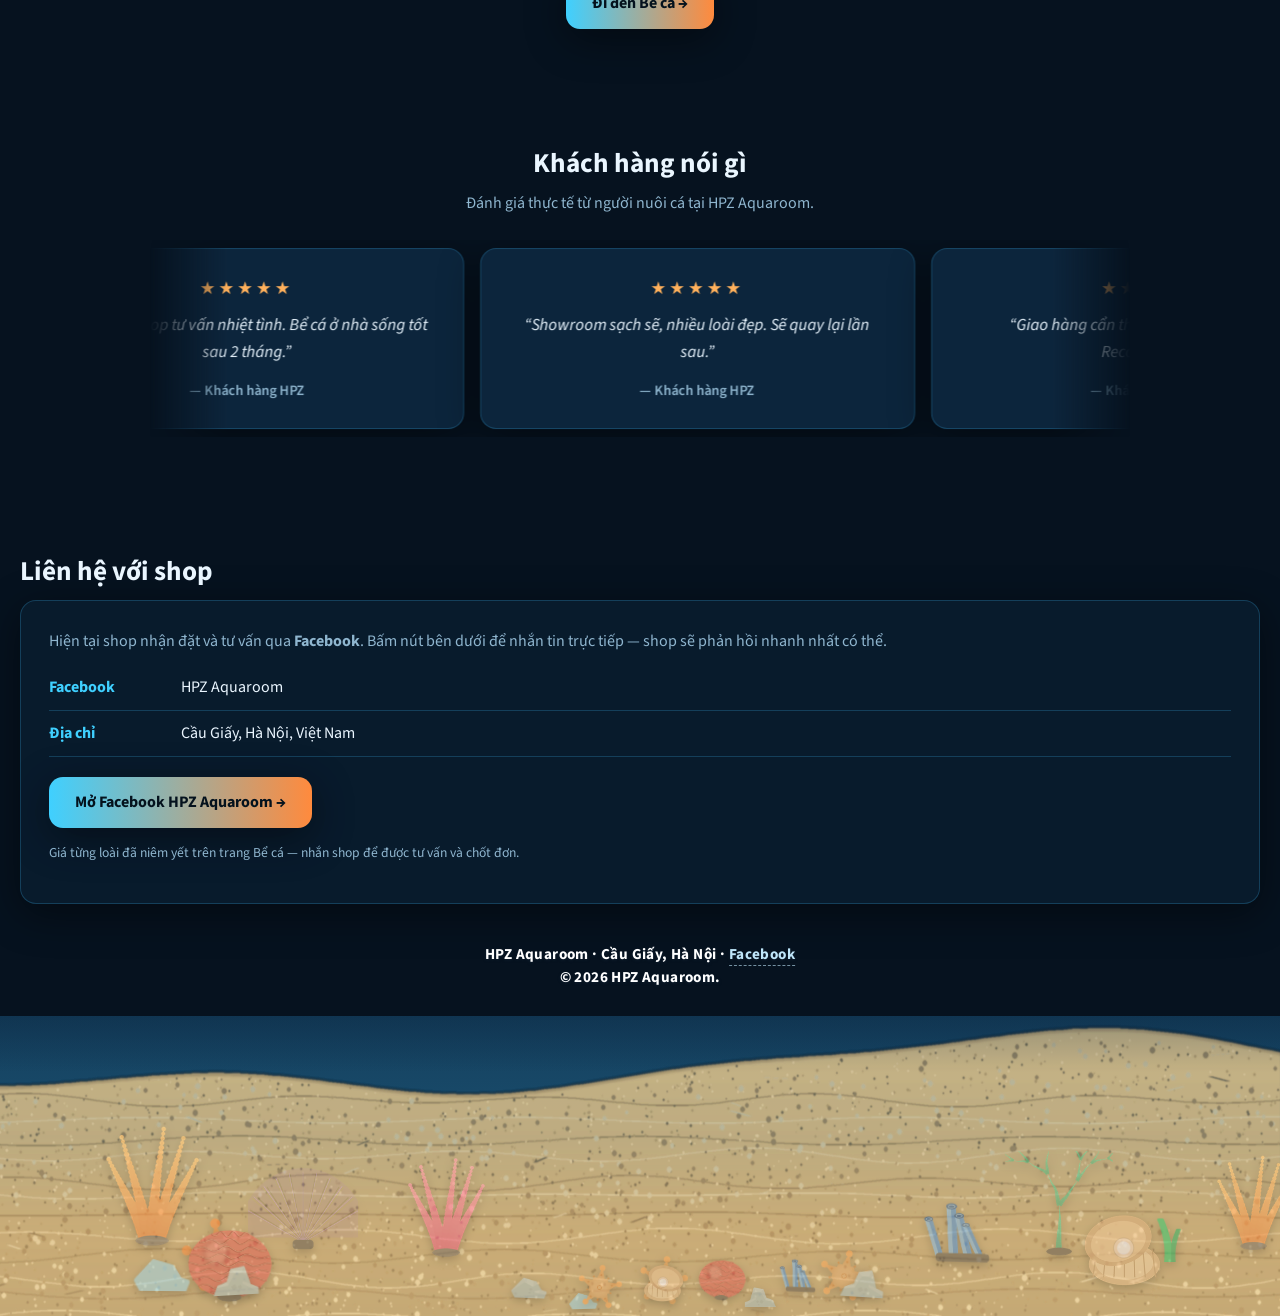
==== commit 7a0eeca8: "cache-bust scene v3" ====
--- a/index.html
+++ b/index.html
@@ -116,7 +116,7 @@
   </footer>
 </div>
 
-<script src="assets/js/scene.js?v=2"></script>
+<script src="assets/js/scene.js?v=3"></script>
 <script src="assets/js/reviews-data.js"></script>
 <script src="assets/js/reviews.js"></script>
 <script>
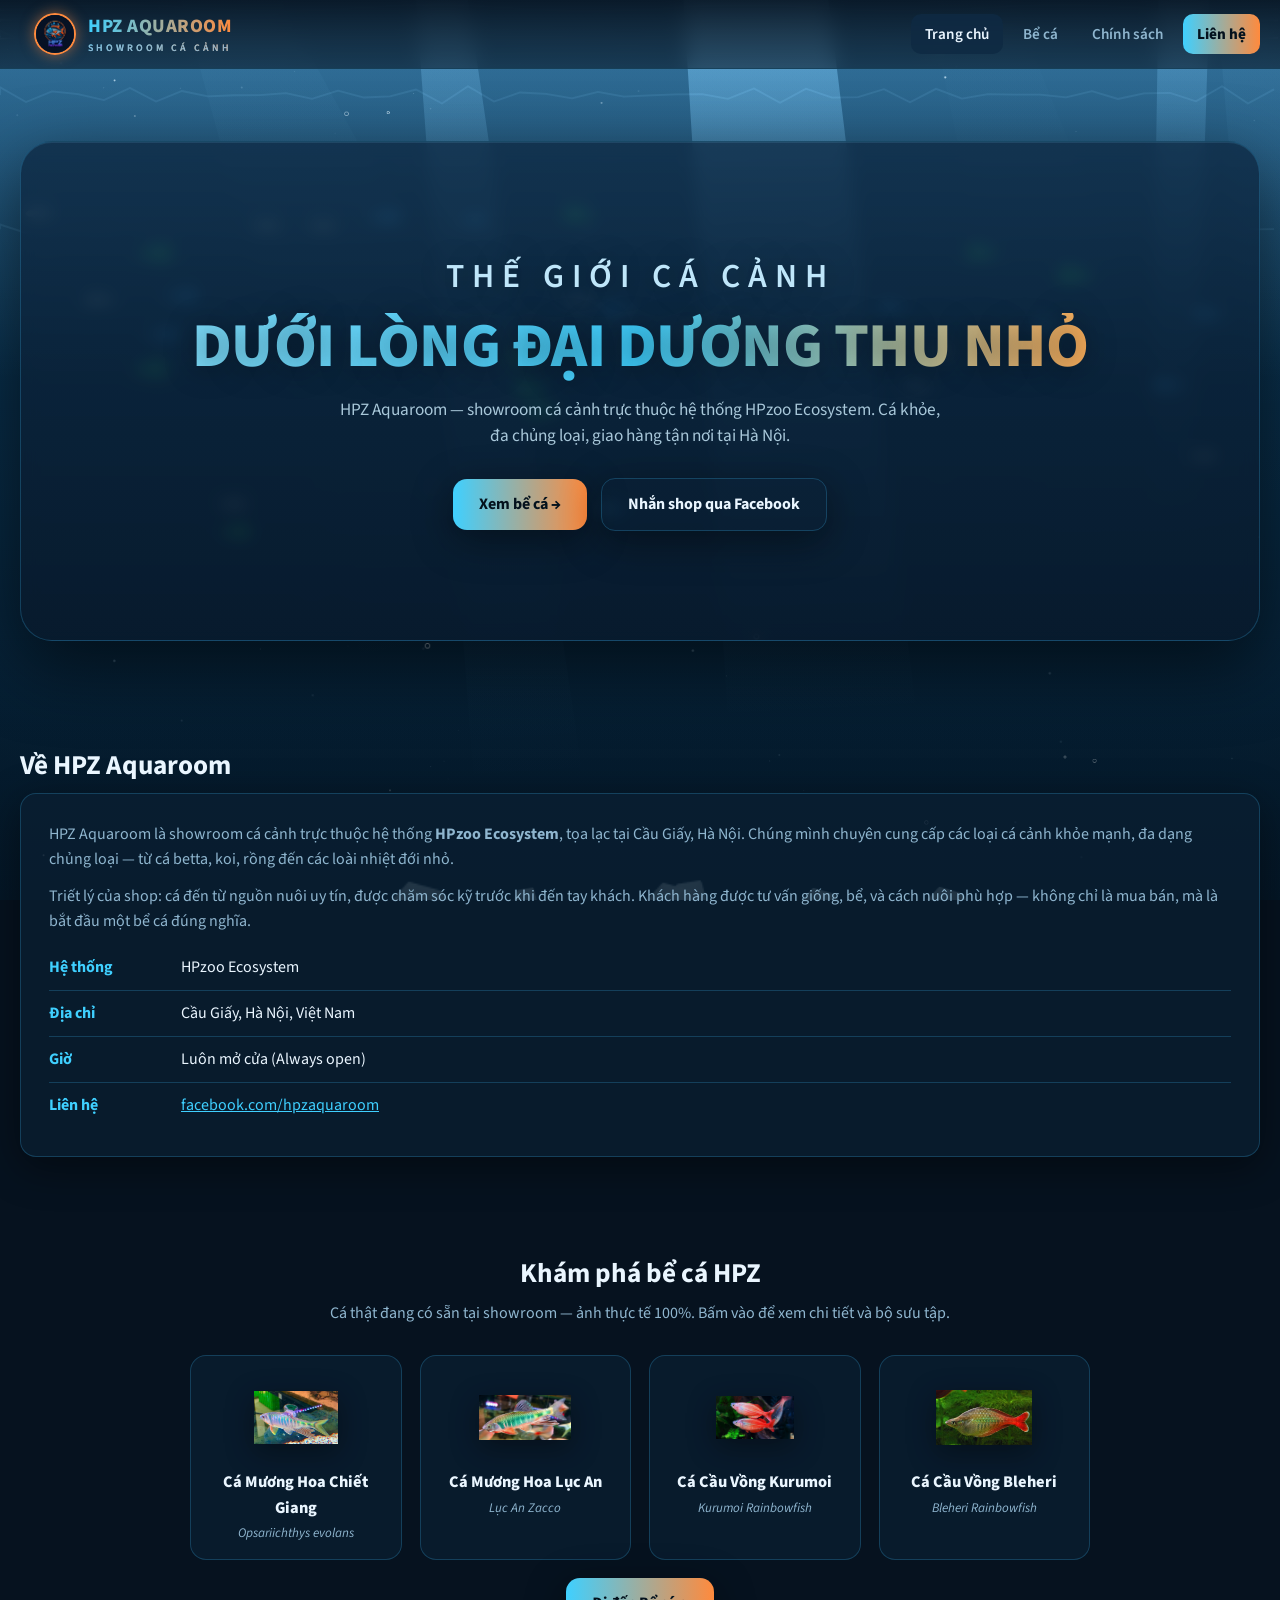
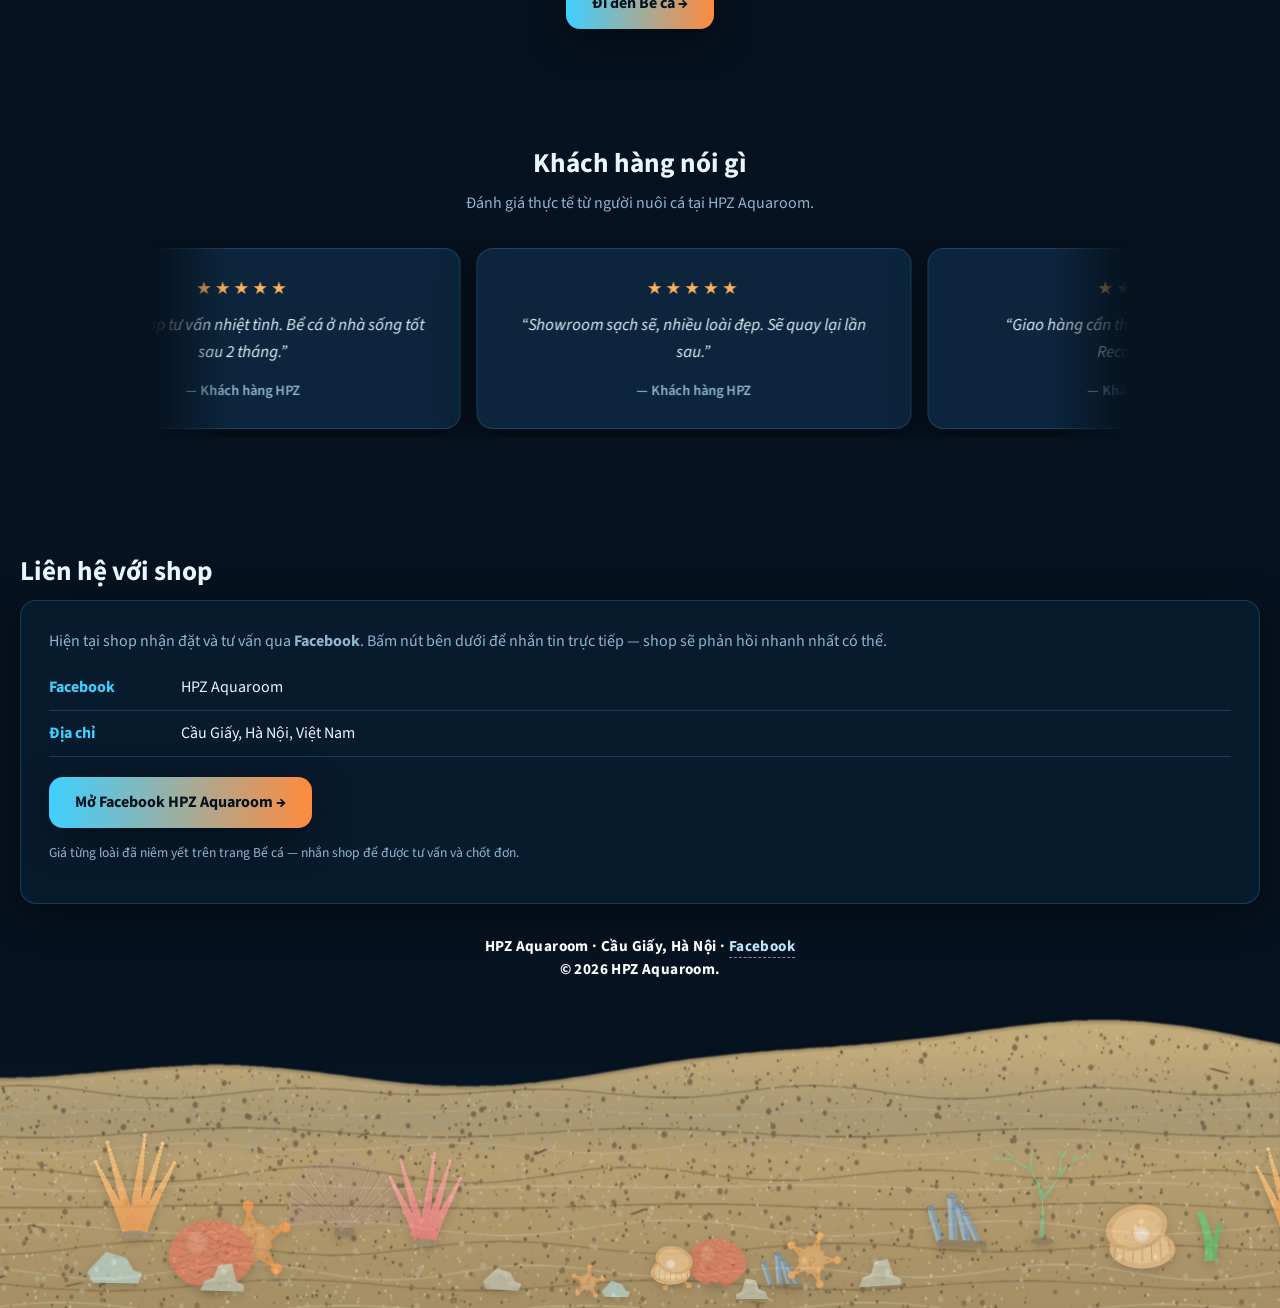
==== commit f7cb35da: "Shore hoa vao bien: bo nen navy rieng, cat ngap trong nuoc canvas + lop nuoc mo phu mep cat" ====
--- a/index.html
+++ b/index.html
@@ -7,7 +7,7 @@
 <link rel="preconnect" href="https://fonts.googleapis.com">
 <link href="https://fonts.googleapis.com/css2?family=Source+Sans+3:wght@400;600;800&display=swap" rel="stylesheet">
 <link rel="icon" href="assets/img/favicon.png" type="image/png">
-<link rel="stylesheet" href="assets/css/style.css?v=3">
+<link rel="stylesheet" href="assets/css/style.css?v=4">
 </head>
 <body>
 <div id="aquarium-bg"></div>
--- a/assets/css/style.css
+++ b/assets/css/style.css
@@ -277,16 +277,17 @@
 .shore{
   position:relative;
   height:300px;
-  margin-top:64px;   /* chừa chỗ cho đường cát trồi lên */
-  background:
-    url('../img/scene/shore_curve.png?v=2') repeat-x bottom/1920px 300px,
-    linear-gradient(180deg, #14405e 0%, #1a4d6d 40%, #b89a68 72%, #dcc28c 100%);
-}
-/* nước mờ hoà vào mép trên của hình cát */
+  margin-top:56px;
+  background:url('../img/scene/shore_curve.png?v=2') repeat-x bottom/1920px 300px;
+  /* không có nền navy riêng — cát ngập trong nước biển canvas phía sau, hòa liền */
+}
+/* lớp nước mờ đè lên mép trên cát: cát như chìm dưới mặt nước nông */
 .shore::before{
-  content:'';position:absolute;left:0;right:0;top:0;height:56px;z-index:1;
-  background:linear-gradient(180deg, rgba(13,44,71,.55) 0%, rgba(13,44,71,0) 100%);
+  content:'';position:absolute;left:0;right:0;bottom:150px;height:110px;z-index:1;
+  background:linear-gradient(180deg, rgba(10,52,86,0) 0%, rgba(10,52,86,.38) 100%);
   pointer-events:none;
+  mask-image:linear-gradient(180deg,#000 60%,transparent 100%);
+  -webkit-mask-image:linear-gradient(180deg,#000 60%,transparent 100%);
 }
 /* sóng cát lăn chậm ngang -> cảm giác biển động */
 .shore .sandimg{
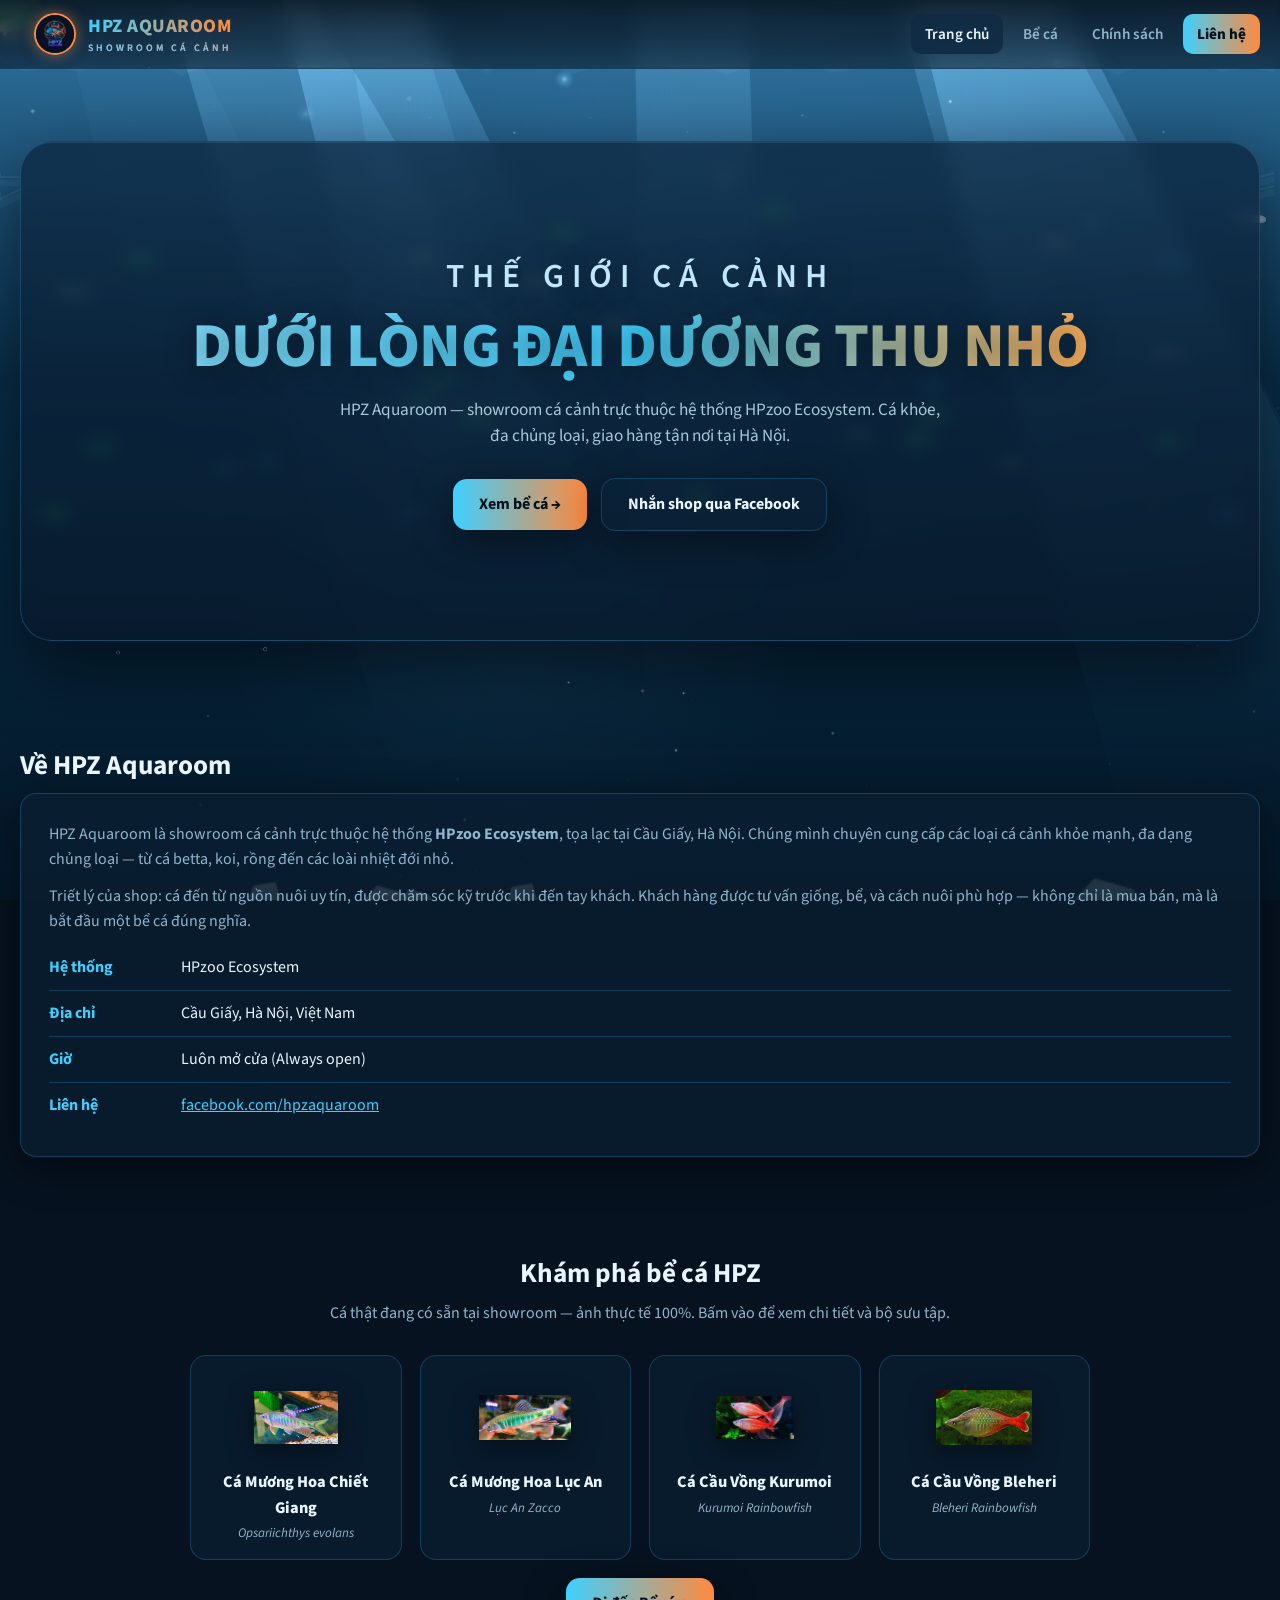
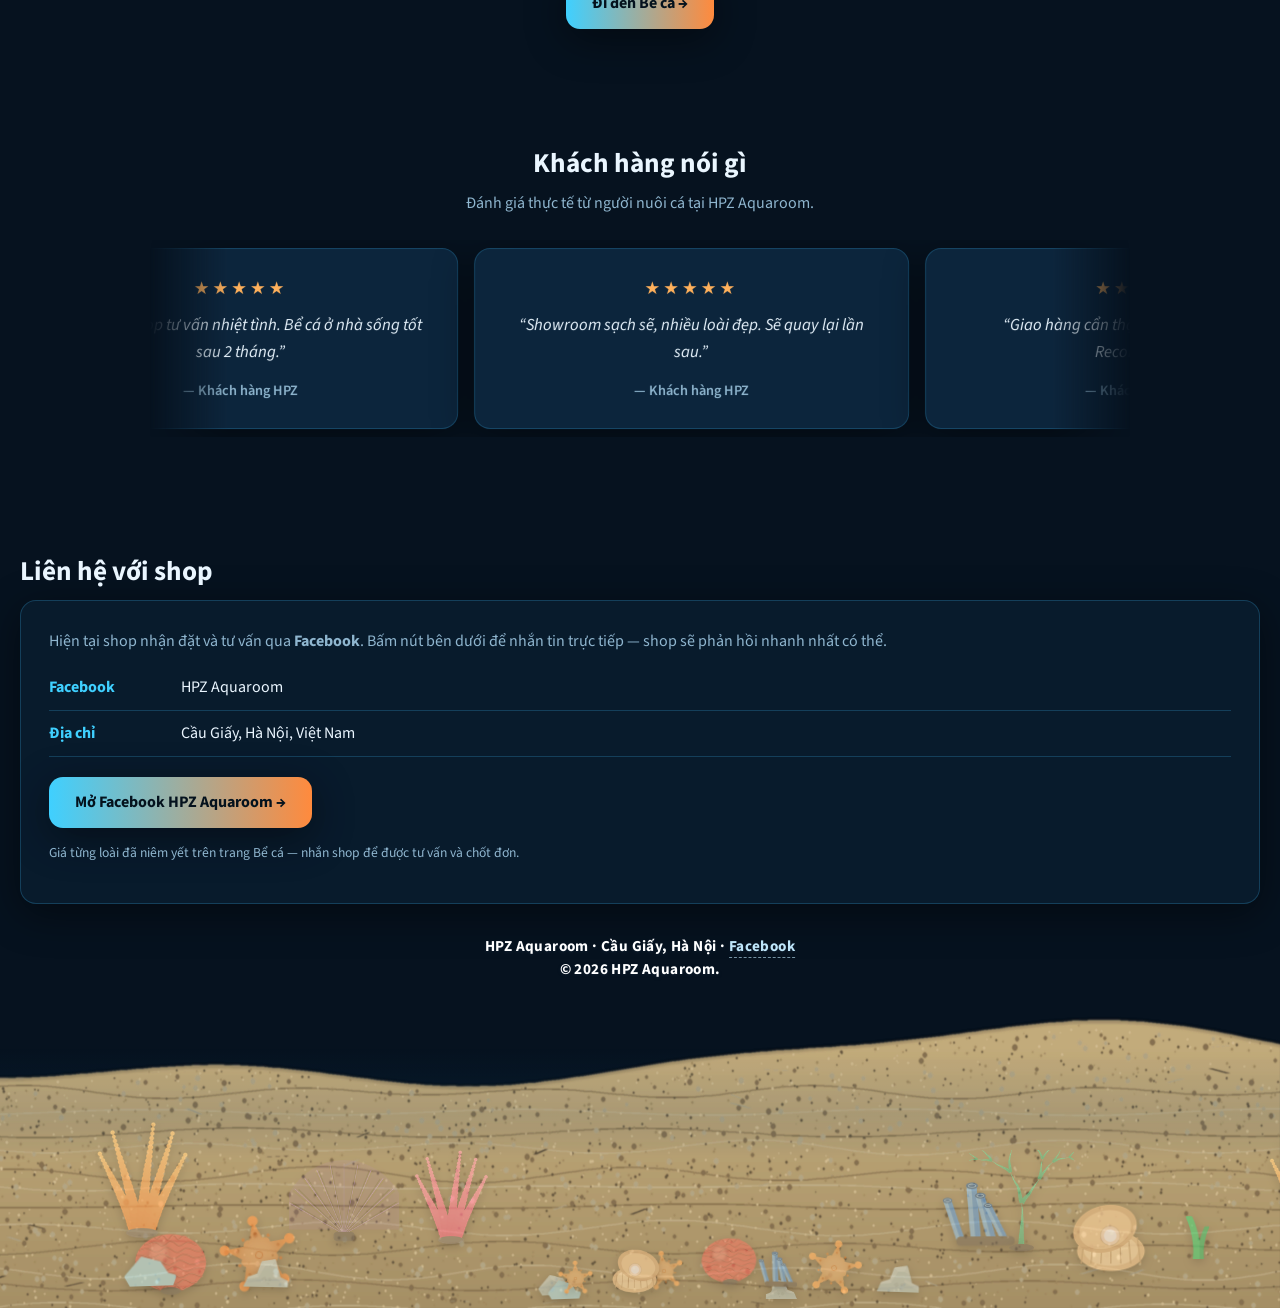
==== commit c7eeb45c: "Scene v4: ca uon minh, parallax scroll theo tang, mat song that, sparkles, khoi suong nuoc, click no" ====
--- a/index.html
+++ b/index.html
@@ -116,7 +116,7 @@
   </footer>
 </div>
 
-<script src="assets/js/scene.js?v=3"></script>
+<script src="assets/js/scene.js?v=4"></script>
 <script src="assets/js/reviews-data.js"></script>
 <script src="assets/js/reviews.js"></script>
 <script>
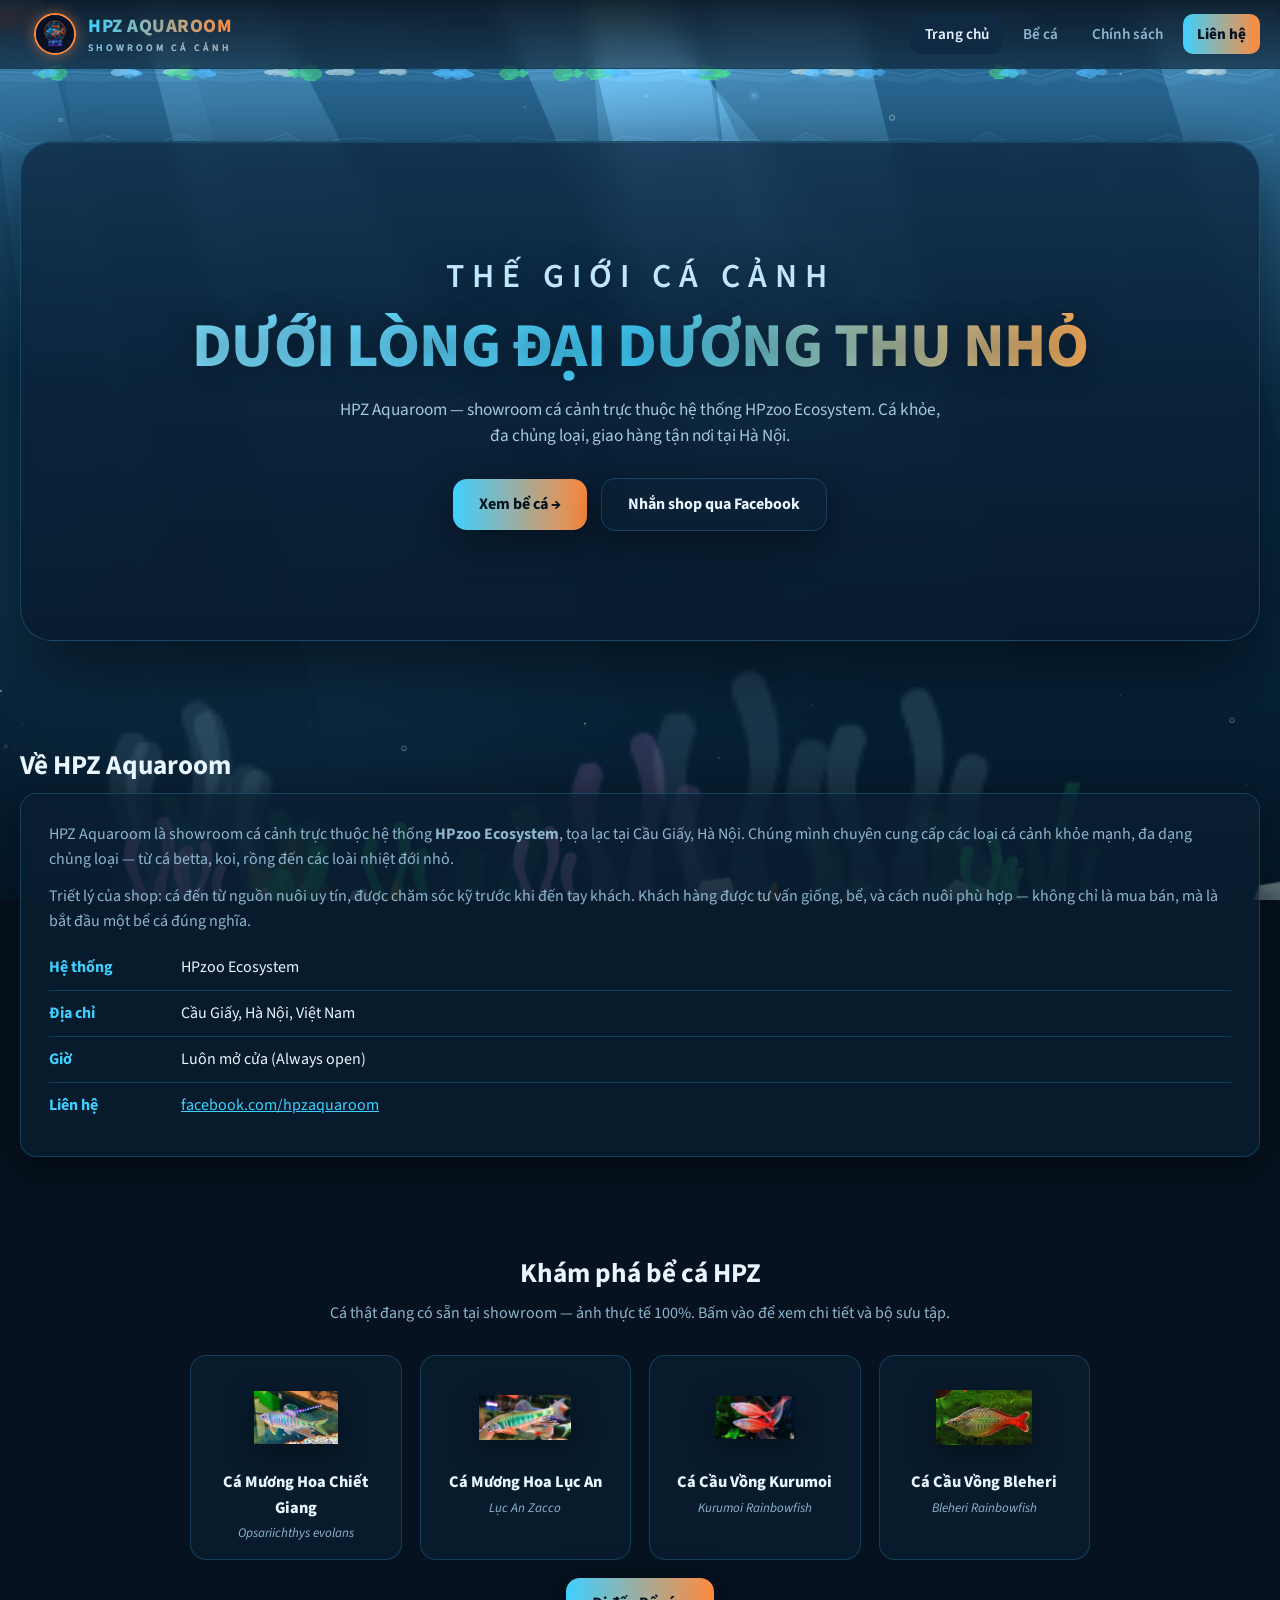
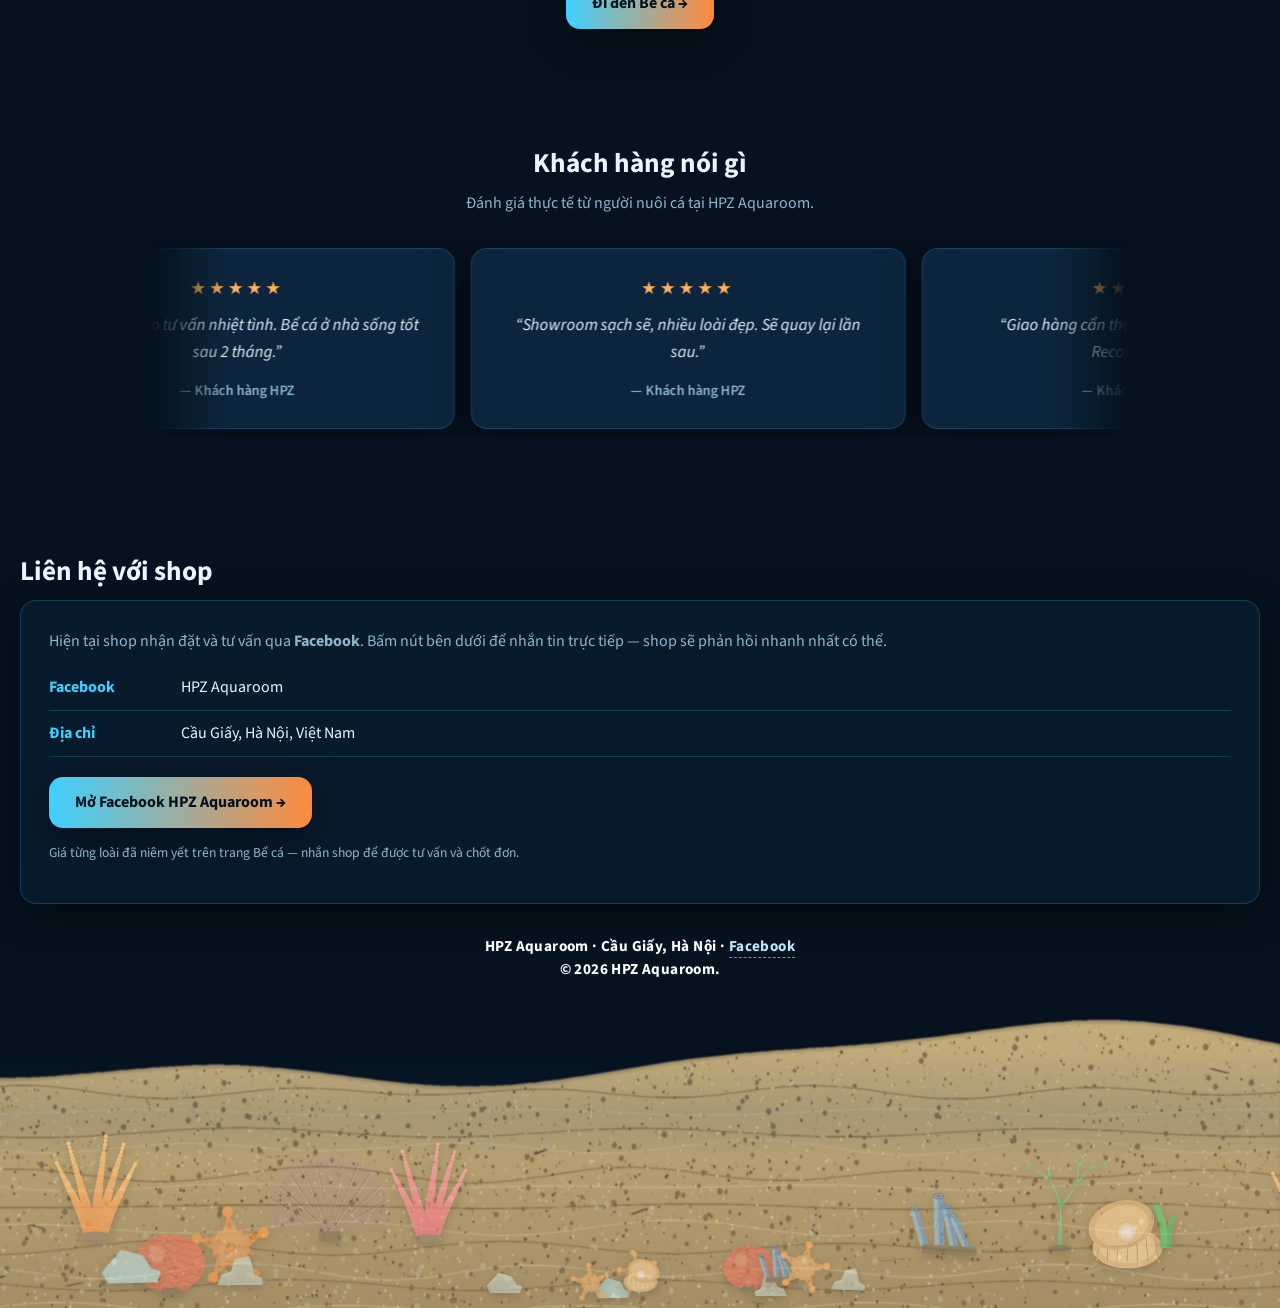
==== commit 82657b83: "Them rong reu vuon len tu day: 3 tang (bg + xa mo + gan ro), dua dua theo song" ====
--- a/index.html
+++ b/index.html
@@ -116,7 +116,7 @@
   </footer>
 </div>
 
-<script src="assets/js/scene.js?v=4"></script>
+<script src="assets/js/scene.js?v=5"></script>
 <script src="assets/js/reviews-data.js"></script>
 <script src="assets/js/reviews.js"></script>
 <script>
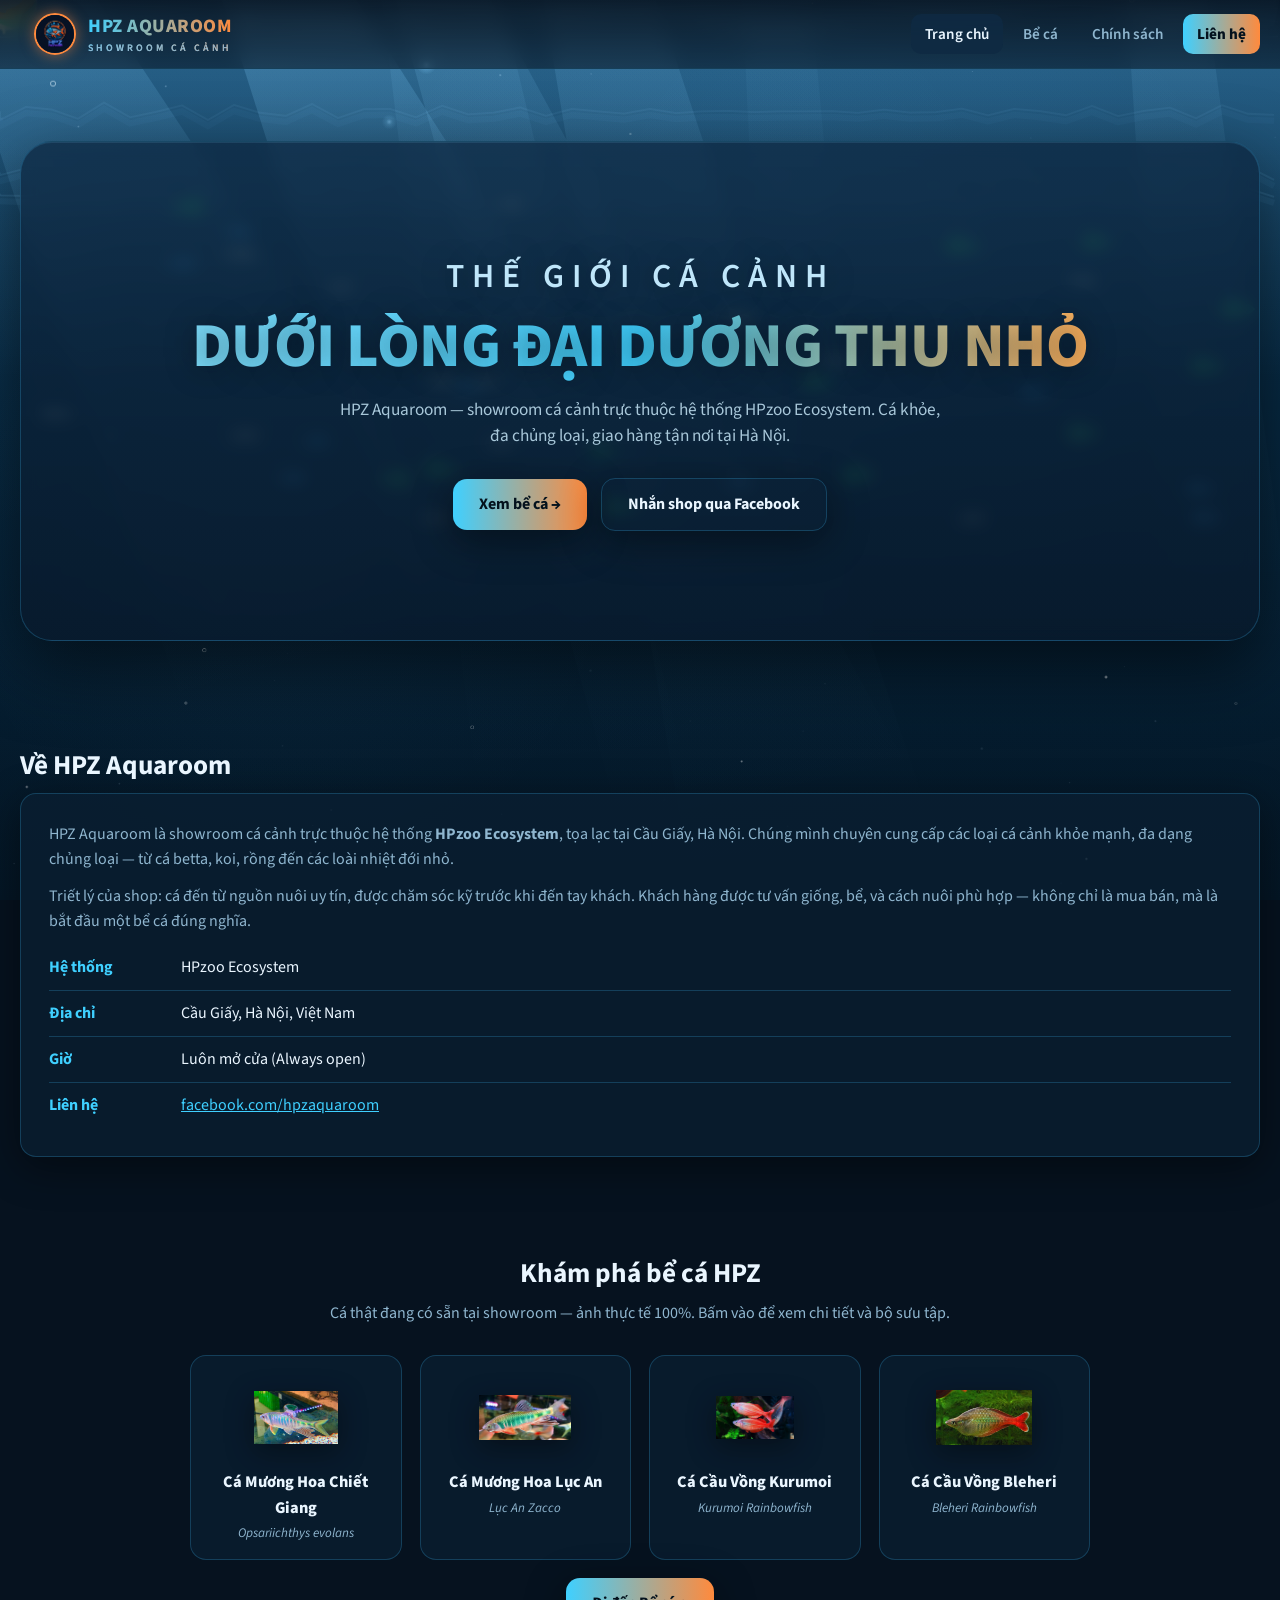
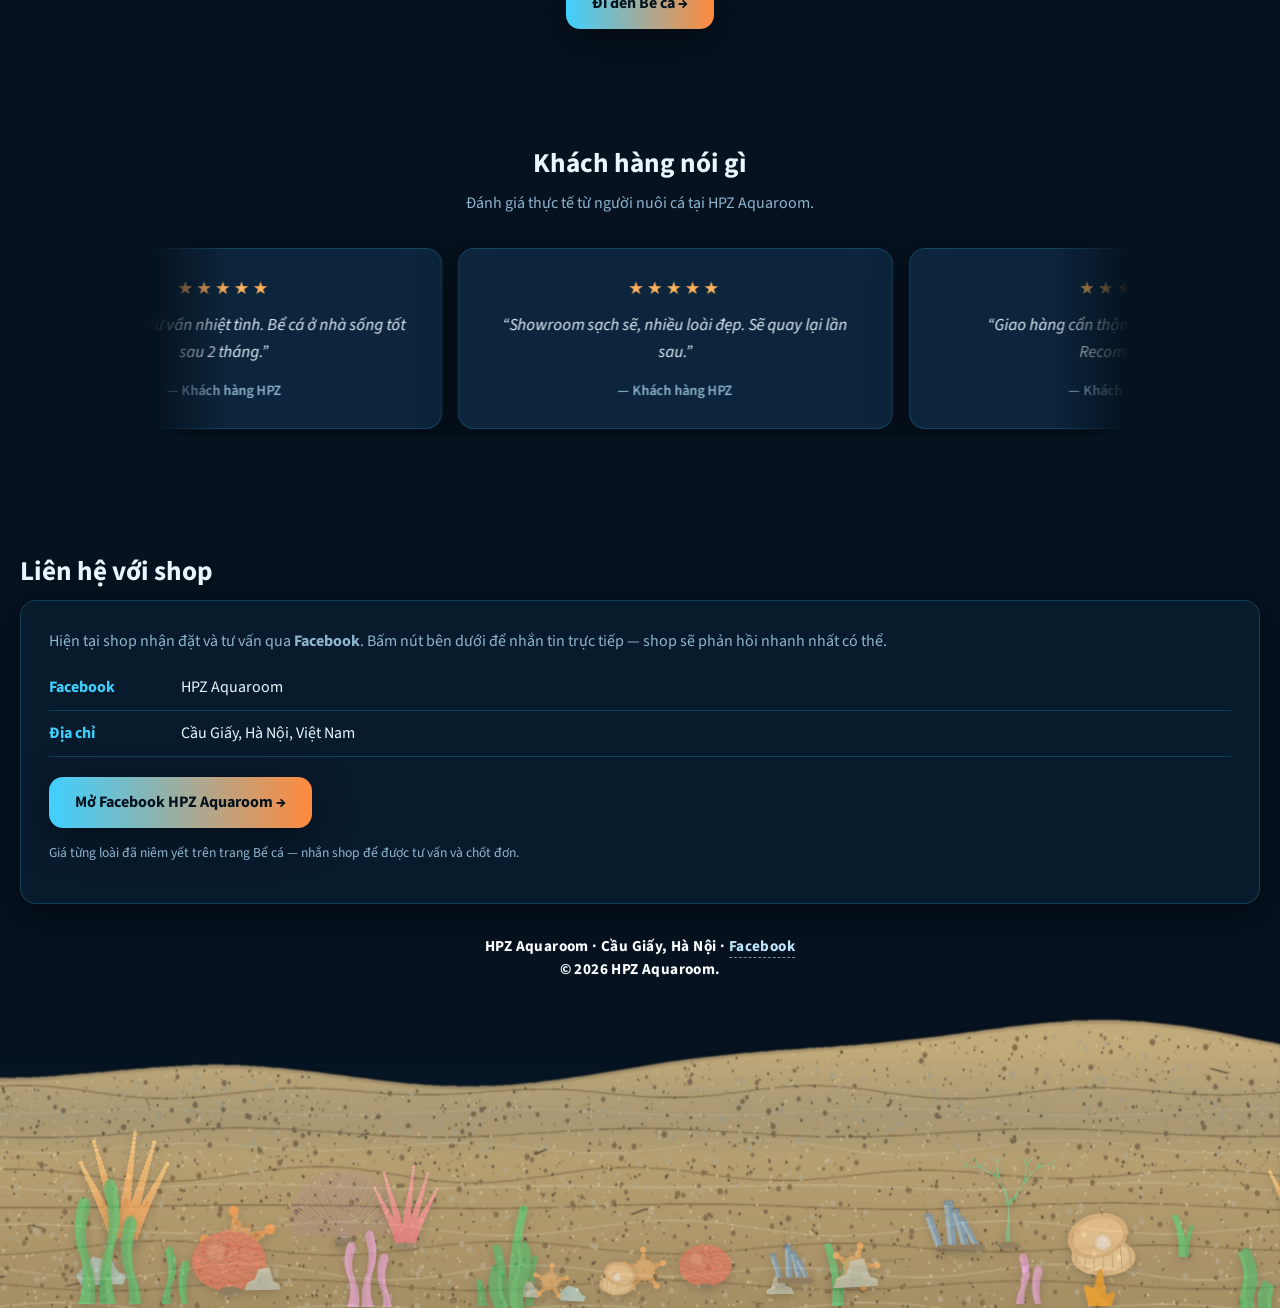
==== commit c5c4849f: "Bo rong + da canvas, them rong cam tu lop cat shore (weed-sway quanh goc)" ====
--- a/index.html
+++ b/index.html
@@ -141,6 +141,10 @@
       {src:'assets/img/scene/coral_red_brain.png', left:12,  w:[86,106],  b:[10,20]},
       {src:'assets/img/scene/background_rock_a.png',left:8,  w:[56,72],   b:[18,28]},
       {src:'assets/img/scene/rock_b.png',          left:17.5,w:[44,58],   b:[14,24]},
+      {src:'assets/img/scene/seaweed_green_a.png', left:2.5, w:[90,120],  b:[0,8],  weed:true, hmul:1.45},
+      {src:'assets/img/scene/seaweed_green_b.png', left:11,  w:[60,80],   b:[0,6],  weed:true, hmul:1.35},
+      {src:'assets/img/scene/seaweed_pink_a.png',  left:26.5,w:[54,70],   b:[0,5],  weed:true, hmul:1.25},
+      {src:'assets/img/scene/seaweed_grass_a.png', left:34,  w:[70,92],   b:[0,5],  weed:true, hmul:1.3},
       // --- GIỮA: creature thấp + nhỏ rải rác, không che chữ footer ---
       {src:'assets/img/scene/rock_a.png',          left:39.5,w:[34,50],   b:[8,18]},
       {src:'assets/img/scene/background_rock_a.png',left:44.5,w:[30,44],  b:[6,14]},
@@ -150,14 +154,19 @@
       {src:'assets/img/scene/starfish_small.png',  left:43,  w:[36,48],   b:[4,12], rot:[-15,15], flip:true},
       {src:'assets/img/scene/pearl_shell.png',     left:48,  w:[46,62],   b:[4,14]},
       {src:'assets/img/scene/coral_blue_tube.png', left:60.5,w:[58,76],   b:[12,24]},
+      {src:'assets/img/scene/seaweed_green_c.png', left:37.5,w:[64,84],   b:[0,6],  weed:true, hmul:1.3},
+      {src:'assets/img/scene/seaweed_grass_b.png', left:63.5,w:[58,76],   b:[0,6],  weed:true, hmul:1.35},
       // --- BÊN PHẢI ---
       {src:'assets/img/scene/starfish_small.png',  left:63,  w:[52,64],   b:[10,20], rot:[8,18]},
       {src:'assets/img/scene/coral_blue_tube.png', left:70,  w:[96,118],  b:[48,60]},
       {src:'assets/img/scene/coral_green_branch.png',left:77,w:[88,110],  b:[52,64], sway:true},
       {src:'assets/img/scene/pearl_shell.png',     left:85,  w:[84,102],  b:[14,26], flip:true},
-      {src:'assets/img/scene/seaweed_grass_b.png', left:90.5,w:[58,72],   b:[46,60], sway:true},
+      {src:'assets/img/scene/seaweed_grass_b.png', left:90.5,w:[58,72],  b:[46,60], sway:true},
       {src:'assets/img/scene/coral_orange.png',    left:95.5,w:[100,124], b:[56,68], sway:true, flip:true},
-      {src:'assets/img/scene/rock_b.png',          left:67,  w:[42,56],   b:[12,22]}
+      {src:'assets/img/scene/rock_b.png',          left:67,  w:[42,56],   b:[12,22]},
+      {src:'assets/img/scene/seaweed_green_d.png', left:92.5,w:[80,104],  b:[0,6],   weed:true, hmul:1.4},
+      {src:'assets/img/scene/seaweed_pink_b.png',  left:75.5,w:[50,66],   b:[0,5],   weed:true, hmul:1.25},
+      {src:'assets/img/scene/seaweed_orange_a.png',left:84.5,w:[56,72],  b:[0,5],   weed:true, hmul:1.2}
     ];
     const R = (a,b) => a + Math.random()*(b-a);
     slots.forEach(s=>{
@@ -165,18 +174,30 @@
       img.src = s.src;
       img.alt = '';
       img.style.left = 'calc(' + s.left + '% + ' + R(-2.5,2.5).toFixed(1) + '%)';
-      img.style.bottom = Math.round(R(s.b[0], s.b[1])) + 'px';
-      img.style.width = Math.round(R(s.w[0], s.w[1])) + 'px';
-      if(s.sway){
-        img.classList.add('sway');
+      if (s.weed) {
+        // RONG: cắm gốc ở đáy cát, vươn lên trên, đu đưa quanh gốc
+        const w = Math.round(R(s.w[0], s.w[1]));
+        img.style.width = w + 'px';
+        img.style.height = Math.round(w * s.hmul) + 'px';
+        img.style.bottom = Math.round(R(s.b[0], s.b[1])) + 'px';
+        img.classList.add('weed-sway');
         img.style.animationDelay = (-R(0,5)).toFixed(2) + 's';
-        img.style.animationDuration = R(4.4,6.6).toFixed(2) + 's';
+        img.style.animationDuration = R(4.4,6.8).toFixed(2) + 's';
+        img.style.transformOrigin = 'bottom center';
       } else {
-        const tf = [];
-        if(s.flip) tf.push('scaleX(-1)');
-        if(s.rot) tf.push('rotate(' + R(s.rot[0], s.rot[1]).toFixed(1) + 'deg)');
-        else if(!s.flip) tf.push('rotate(' + R(-4,4).toFixed(1) + 'deg)');
-        img.style.transform = tf.join(' ');
+        img.style.bottom = Math.round(R(s.b[0], s.b[1])) + 'px';
+        img.style.width = Math.round(R(s.w[0], s.w[1])) + 'px';
+        if(s.sway){
+          img.classList.add('sway');
+          img.style.animationDelay = (-R(0,5)).toFixed(2) + 's';
+          img.style.animationDuration = R(4.4,6.6).toFixed(2) + 's';
+        } else {
+          const tf = [];
+          if(s.flip) tf.push('scaleX(-1)');
+          if(s.rot) tf.push('rotate(' + R(s.rot[0], s.rot[1]).toFixed(1) + 'deg)');
+          else if(!s.flip) tf.push('rotate(' + R(-4,4).toFixed(1) + 'deg)');
+          img.style.transform = tf.join(' ');
+        }
       }
       box.appendChild(img);
     });
--- a/assets/css/style.css
+++ b/assets/css/style.css
@@ -320,6 +320,12 @@
 .shore .foot-center a:hover{color:#ffffff}
 .shore .sandlife img{position:absolute;bottom:0;filter:drop-shadow(0 3px 5px rgba(0,0,0,.35))}
 .shore .sandlife img.sway{animation:sandsway 5.5s ease-in-out infinite alternate;transform-origin:bottom center}
+/* rong vươn lên: đu đưa quanh gốc cắm trong cát */
+.shore .sandlife img.weed-sway{animation:weedsway 5.5s ease-in-out infinite alternate;transform-origin:bottom center}
+@keyframes weedsway{
+  from{transform:rotate(-3.5deg) scaleX(1)}
+  to{transform:rotate(3.5deg) scaleX(1)}
+}
 @keyframes sandsway{
   from{transform:rotate(-2.5deg)}
   to{transform:rotate(2.5deg)}
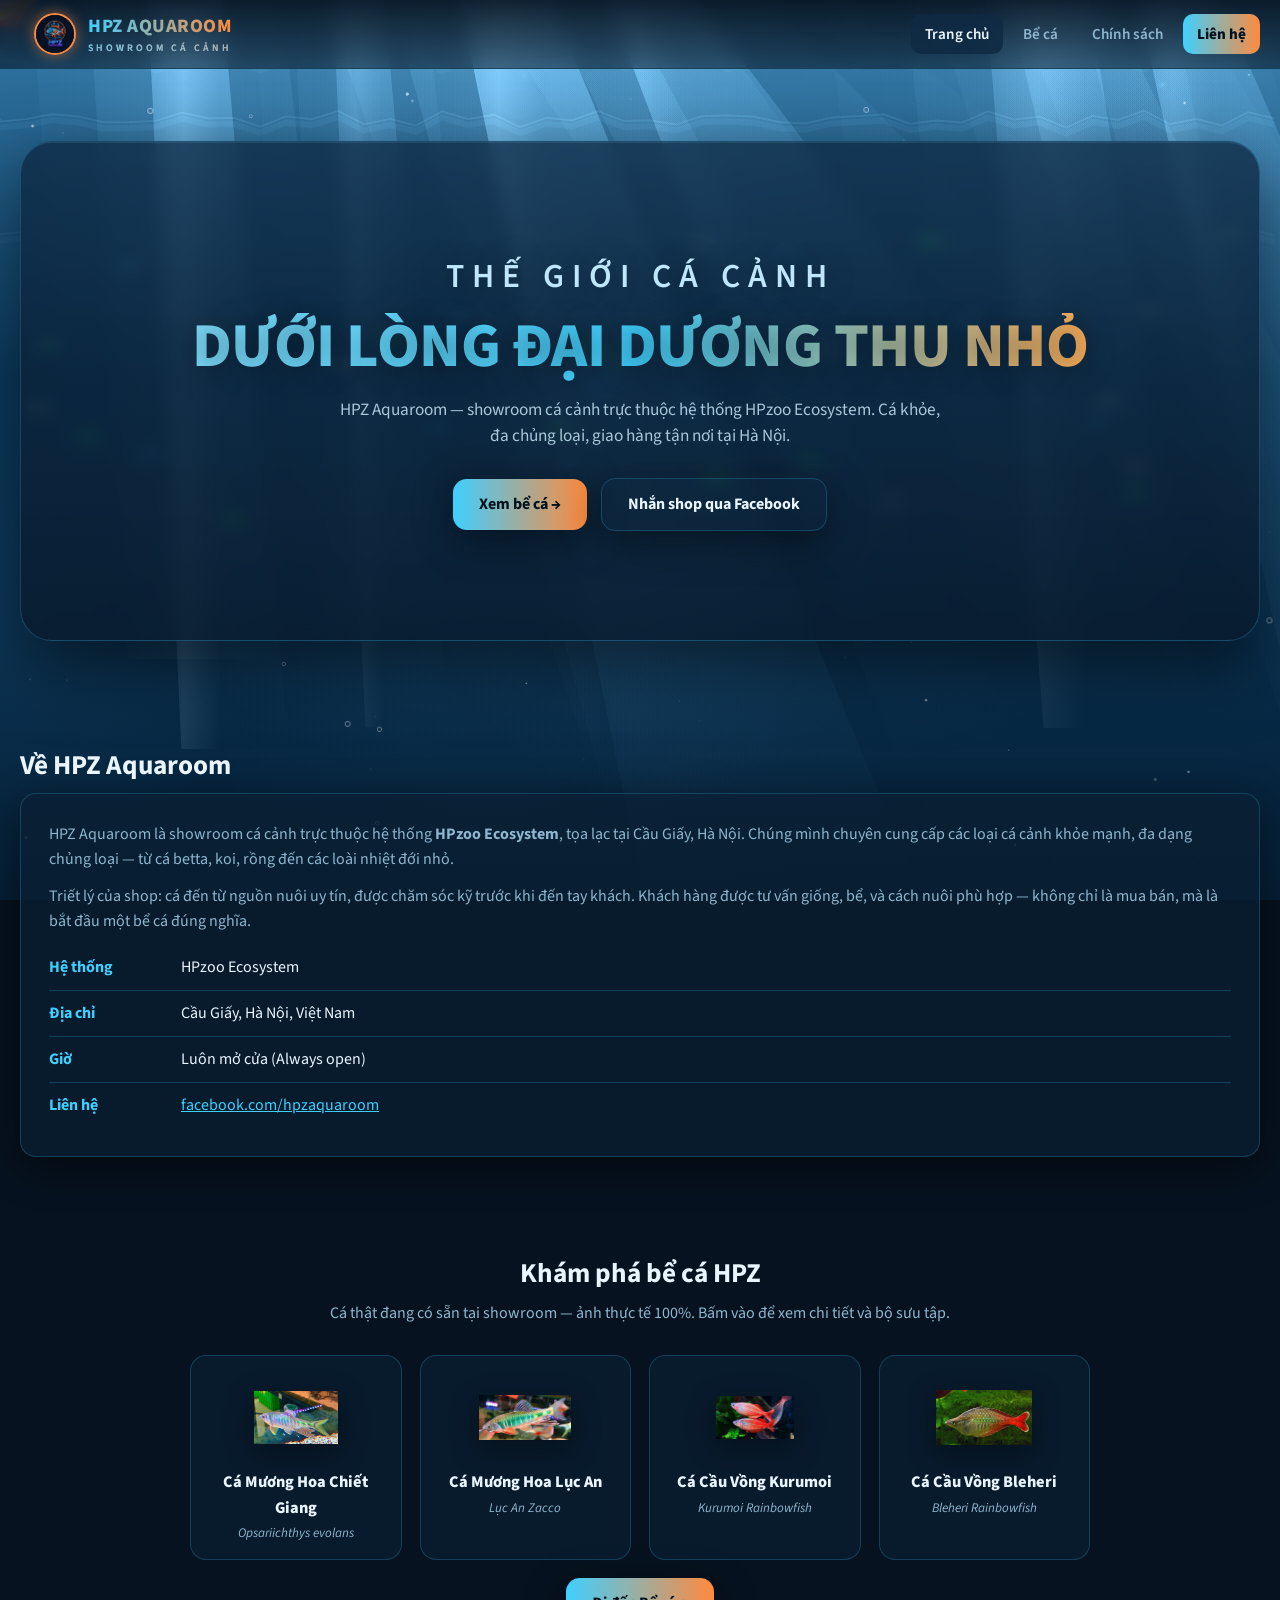
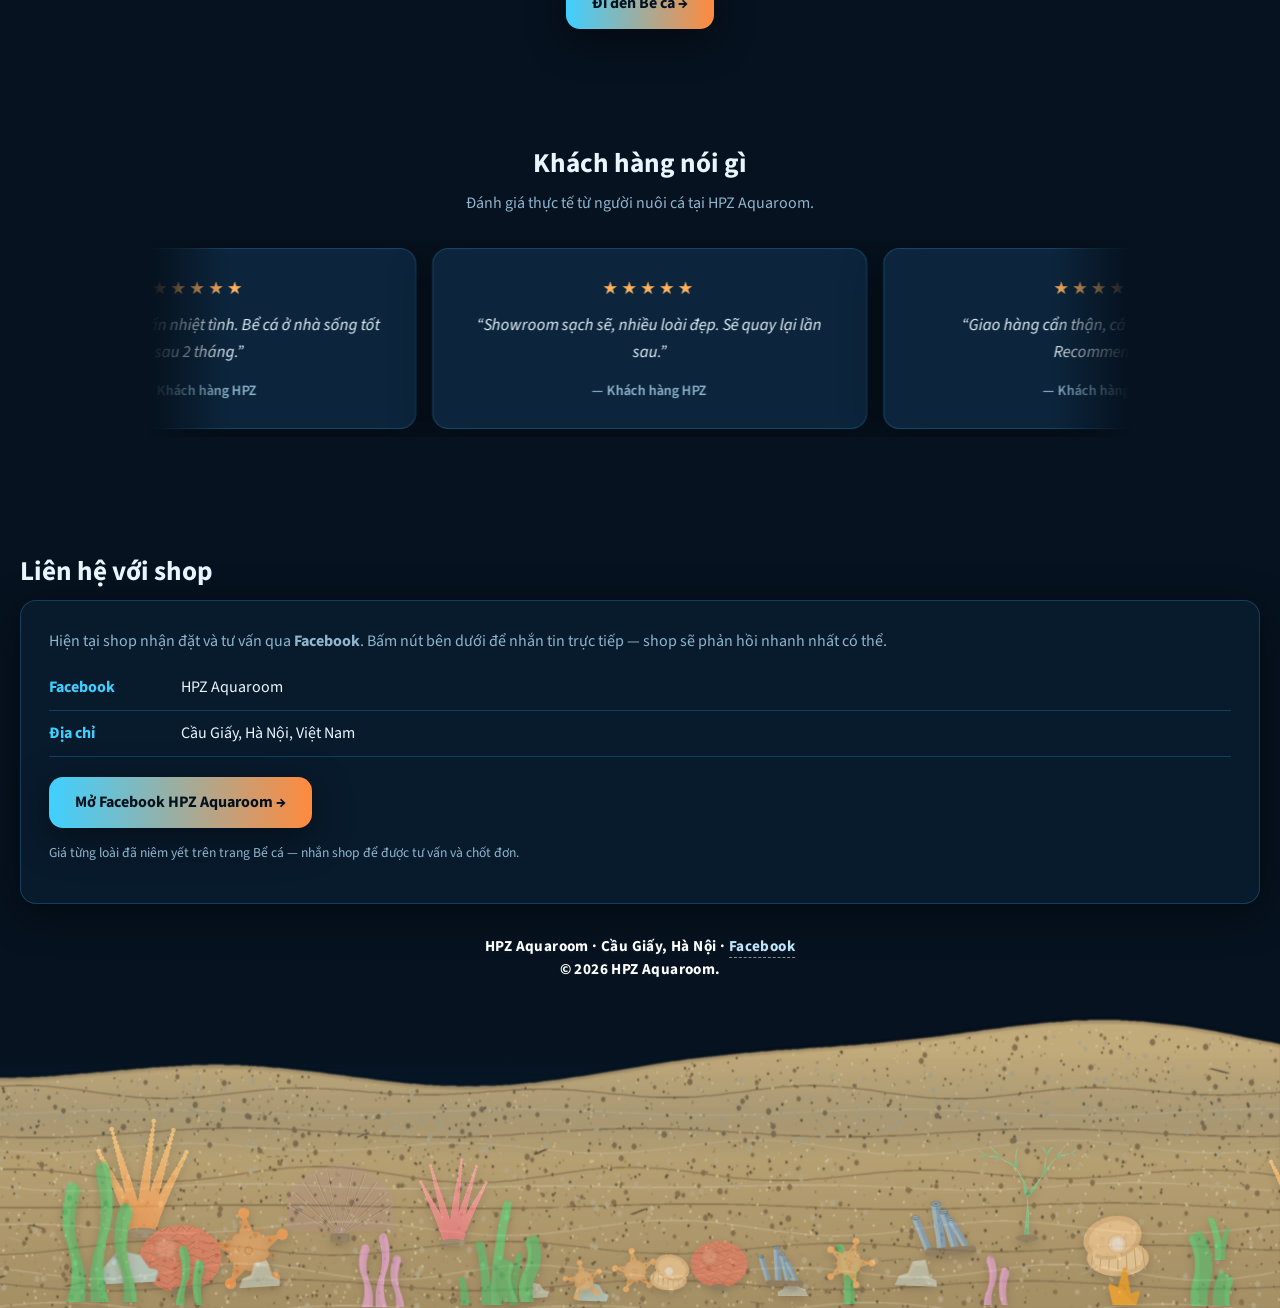
==== commit 85a94979: "Tia sang thoa mem 3 lop dai xuong 1/3-1/2, bo song gia thay vet sang troi, nen duoi sang hon" ====
--- a/index.html
+++ b/index.html
@@ -116,7 +116,7 @@
   </footer>
 </div>
 
-<script src="assets/js/scene.js?v=5"></script>
+<script src="assets/js/scene.js?v=6"></script>
 <script src="assets/js/reviews-data.js"></script>
 <script src="assets/js/reviews.js"></script>
 <script>
